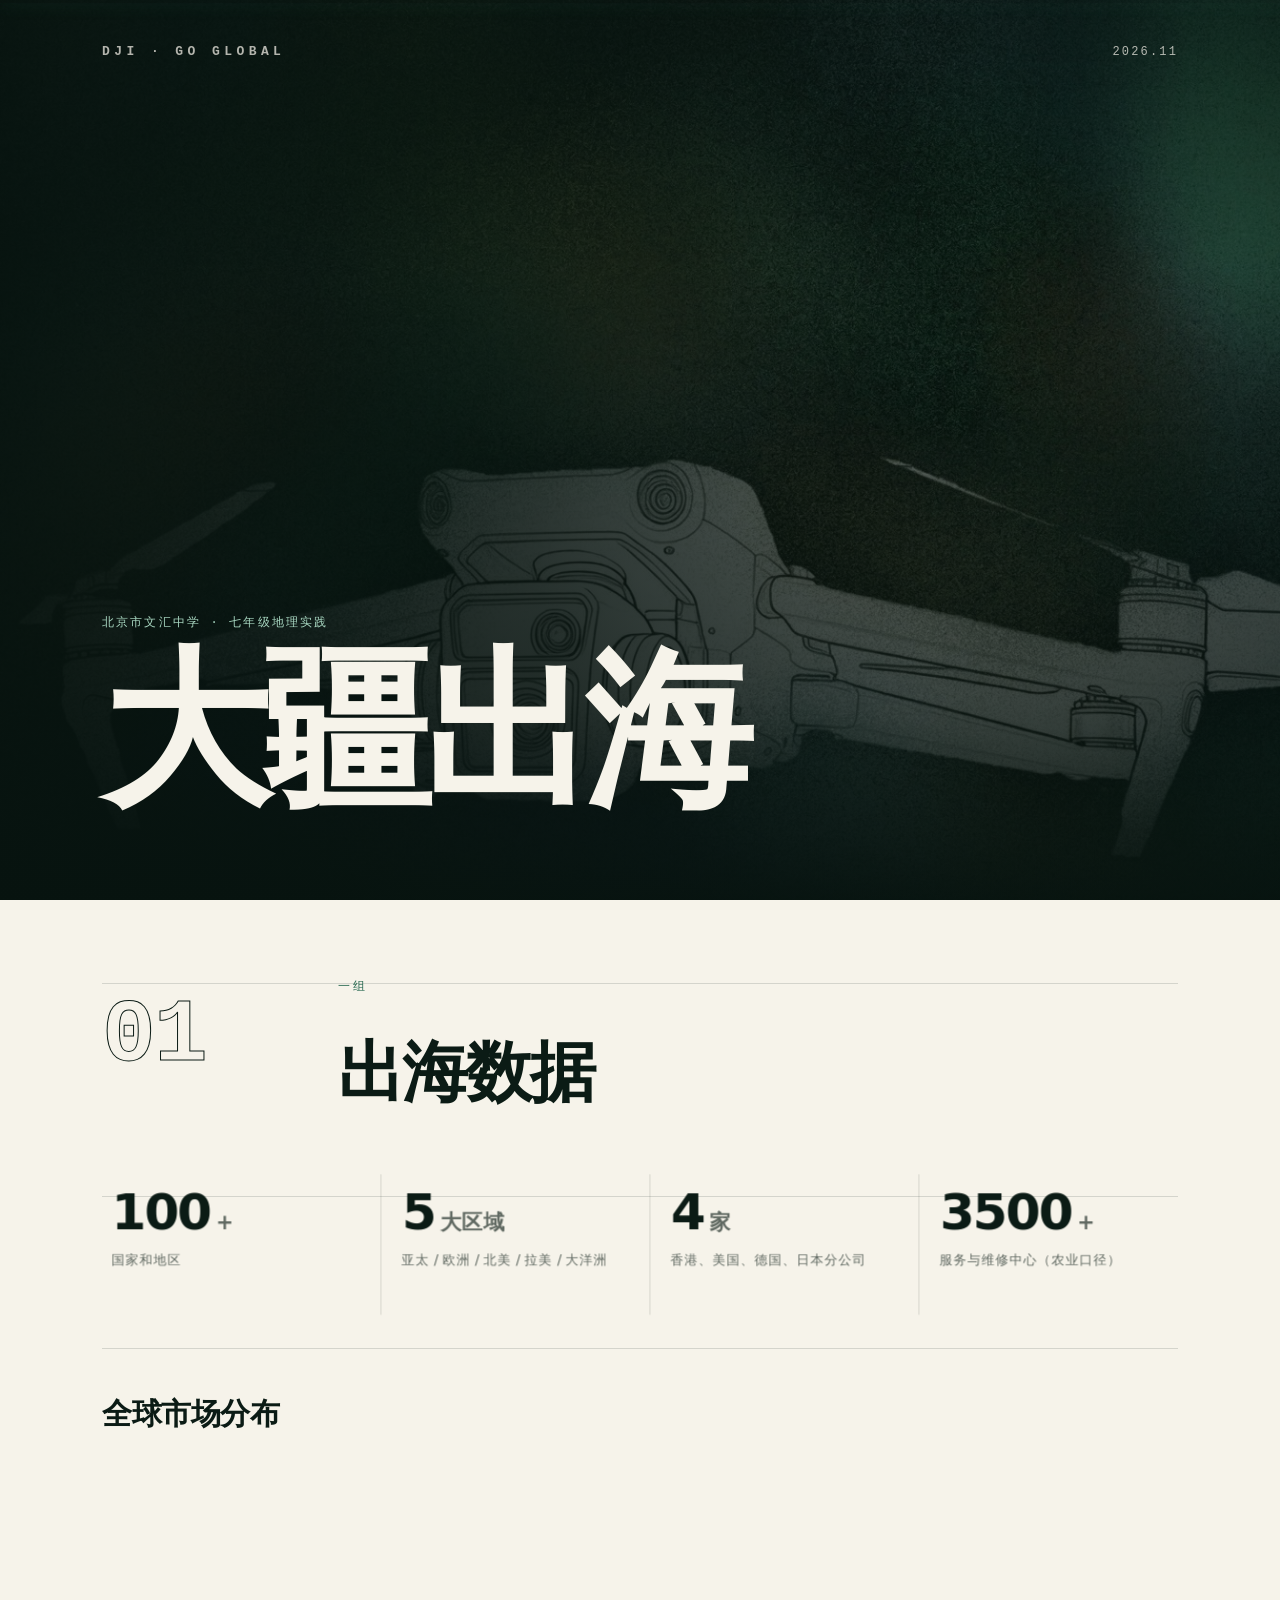
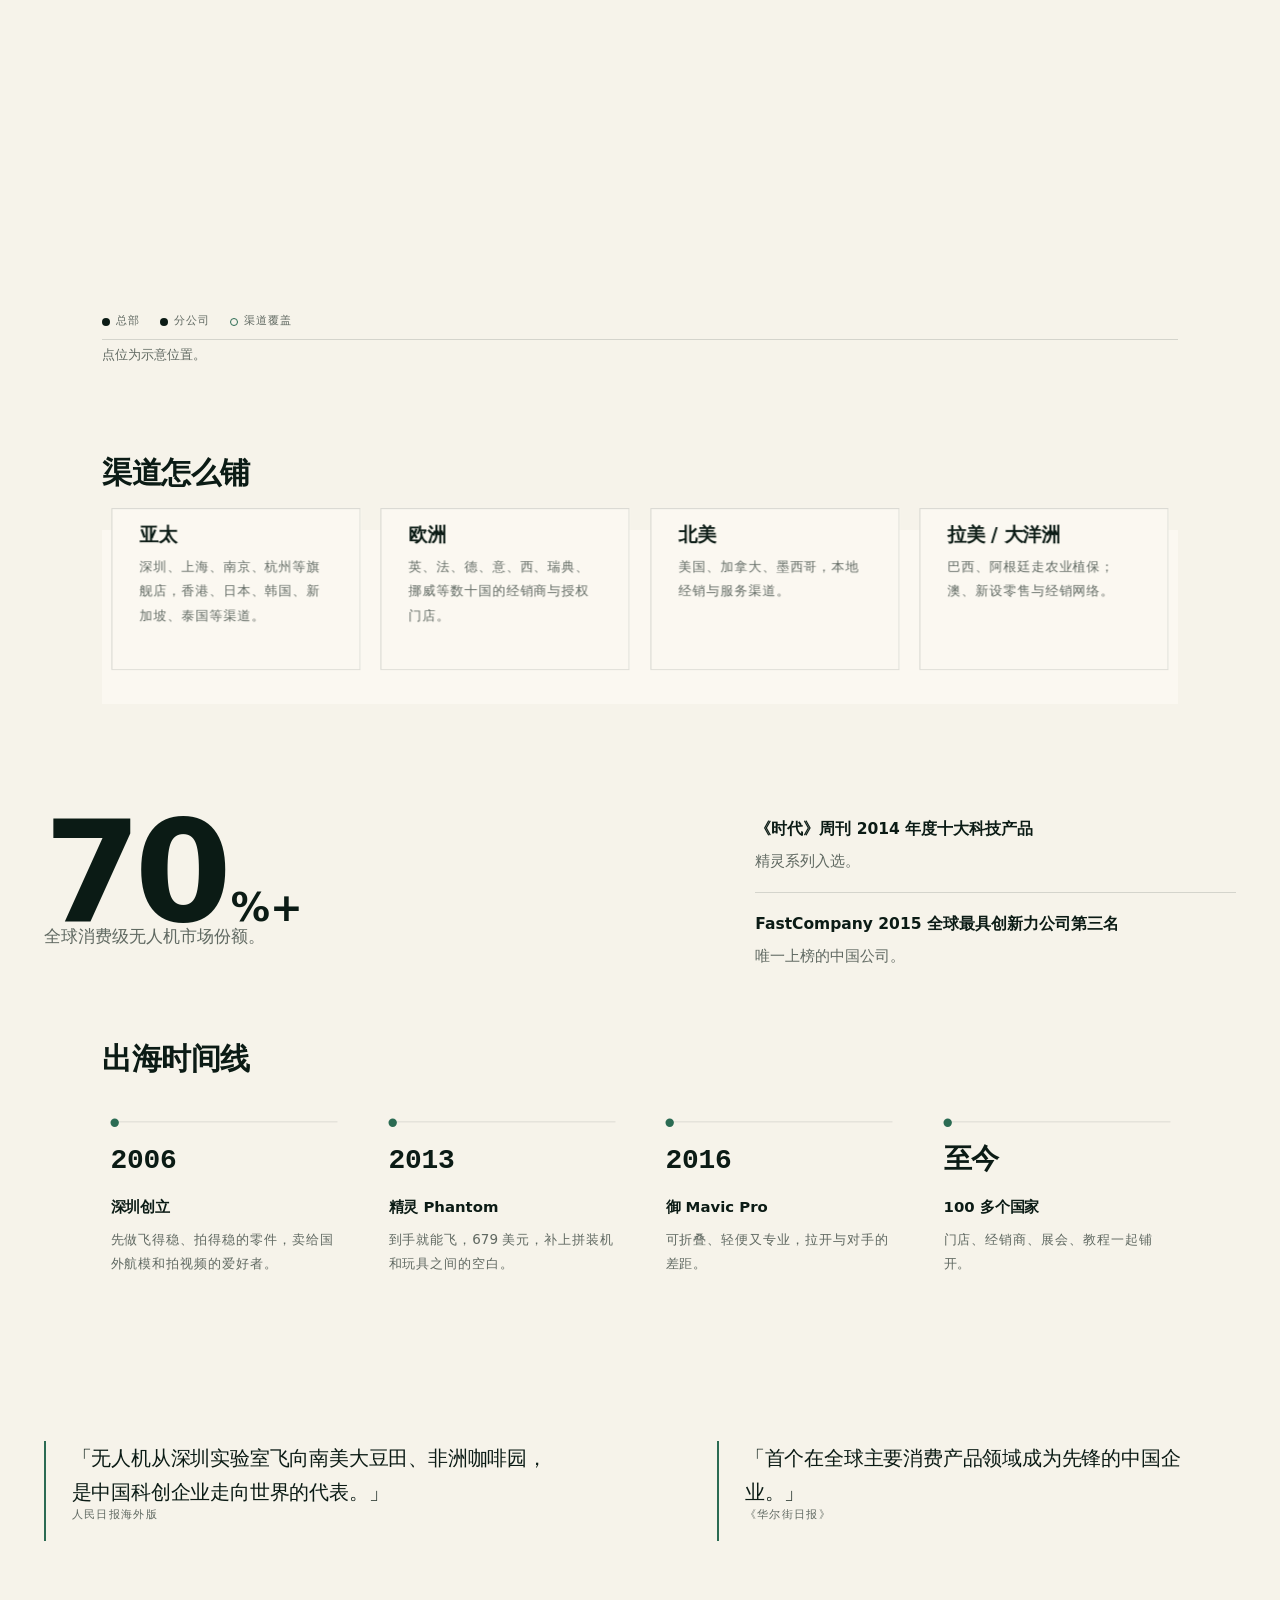
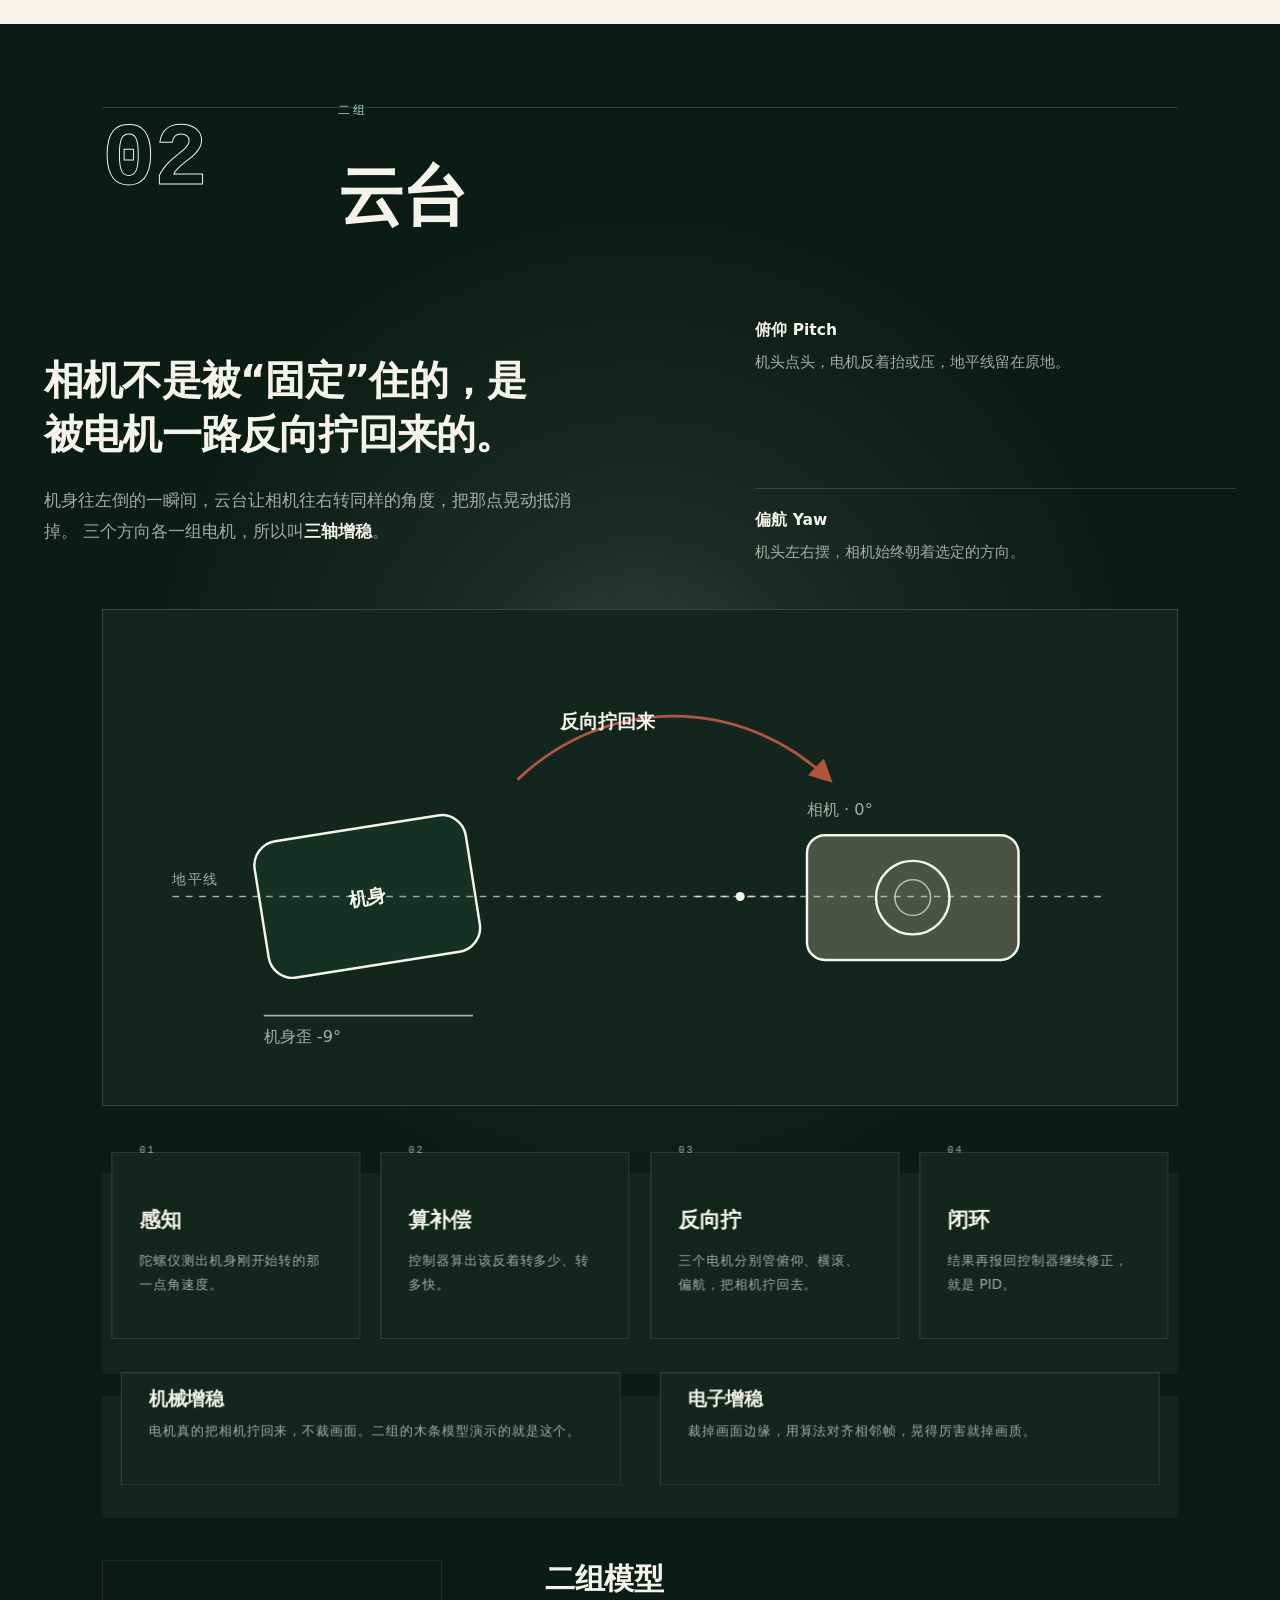
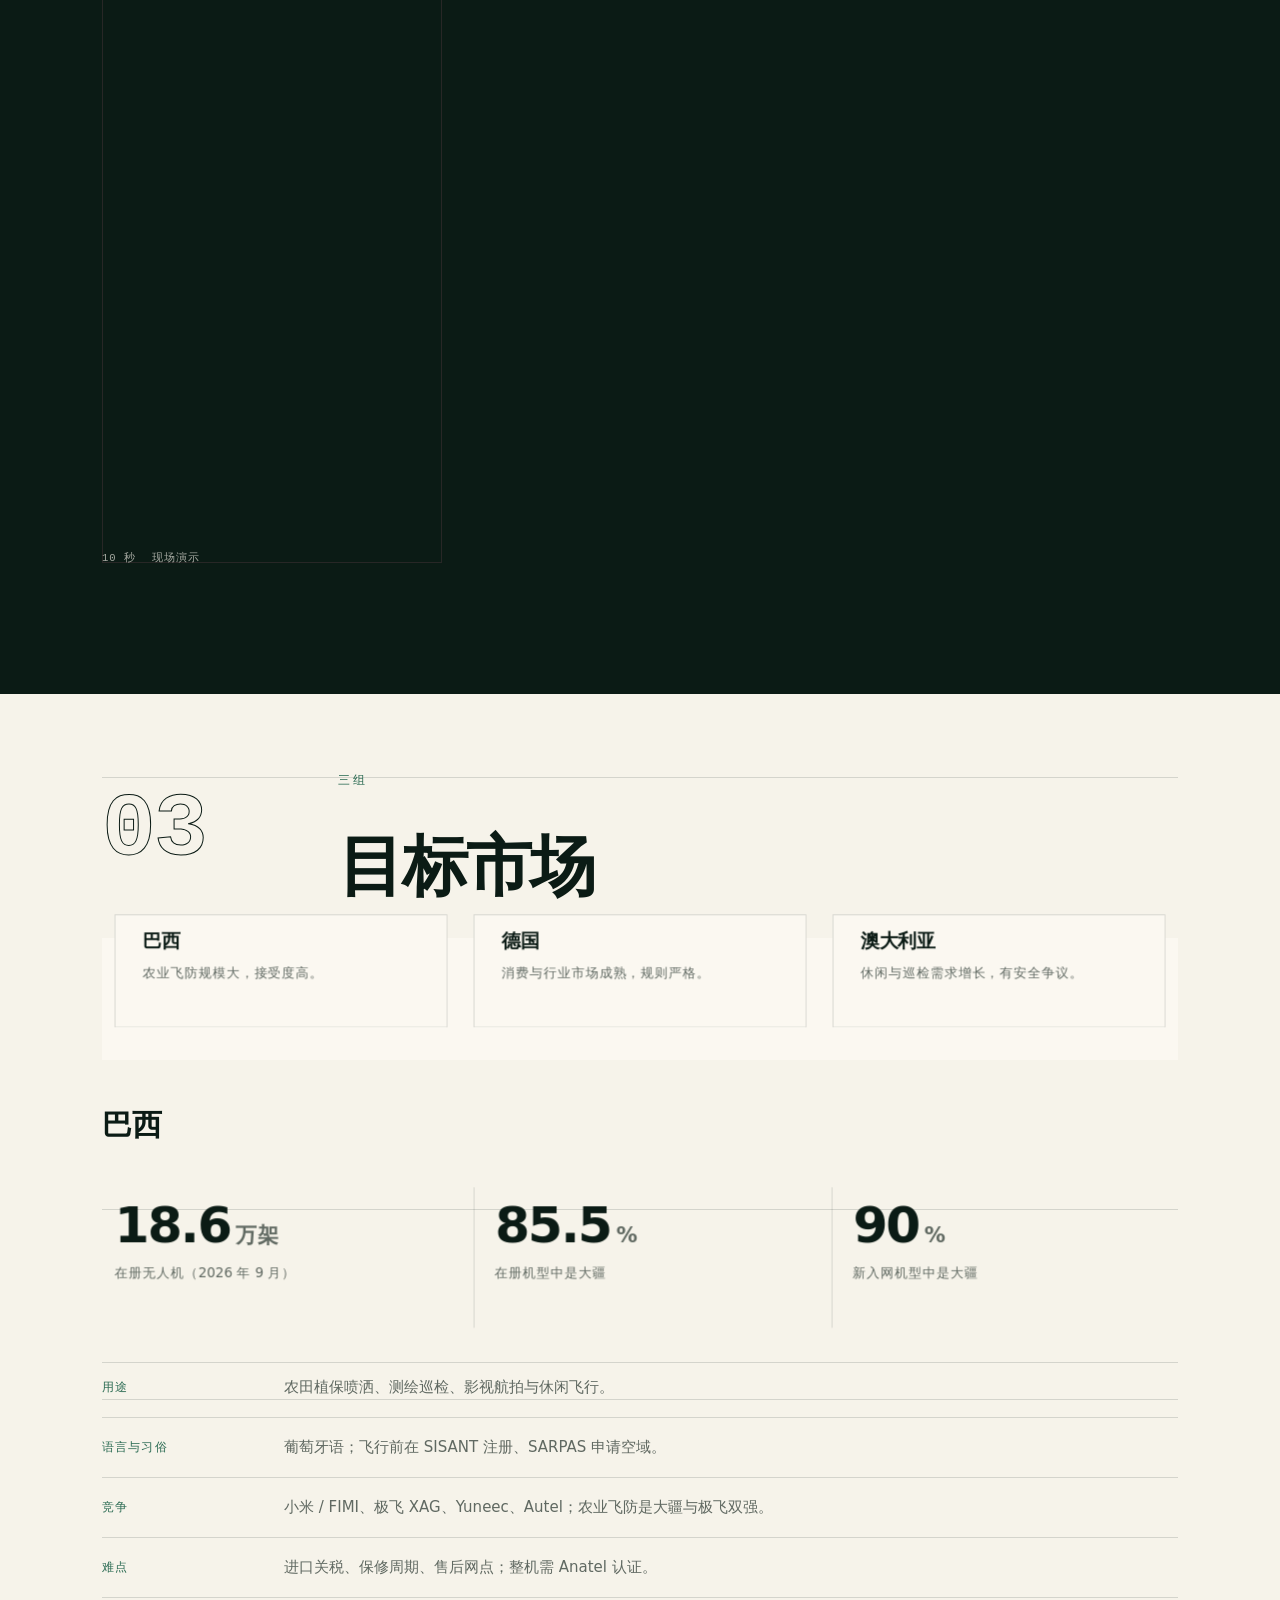
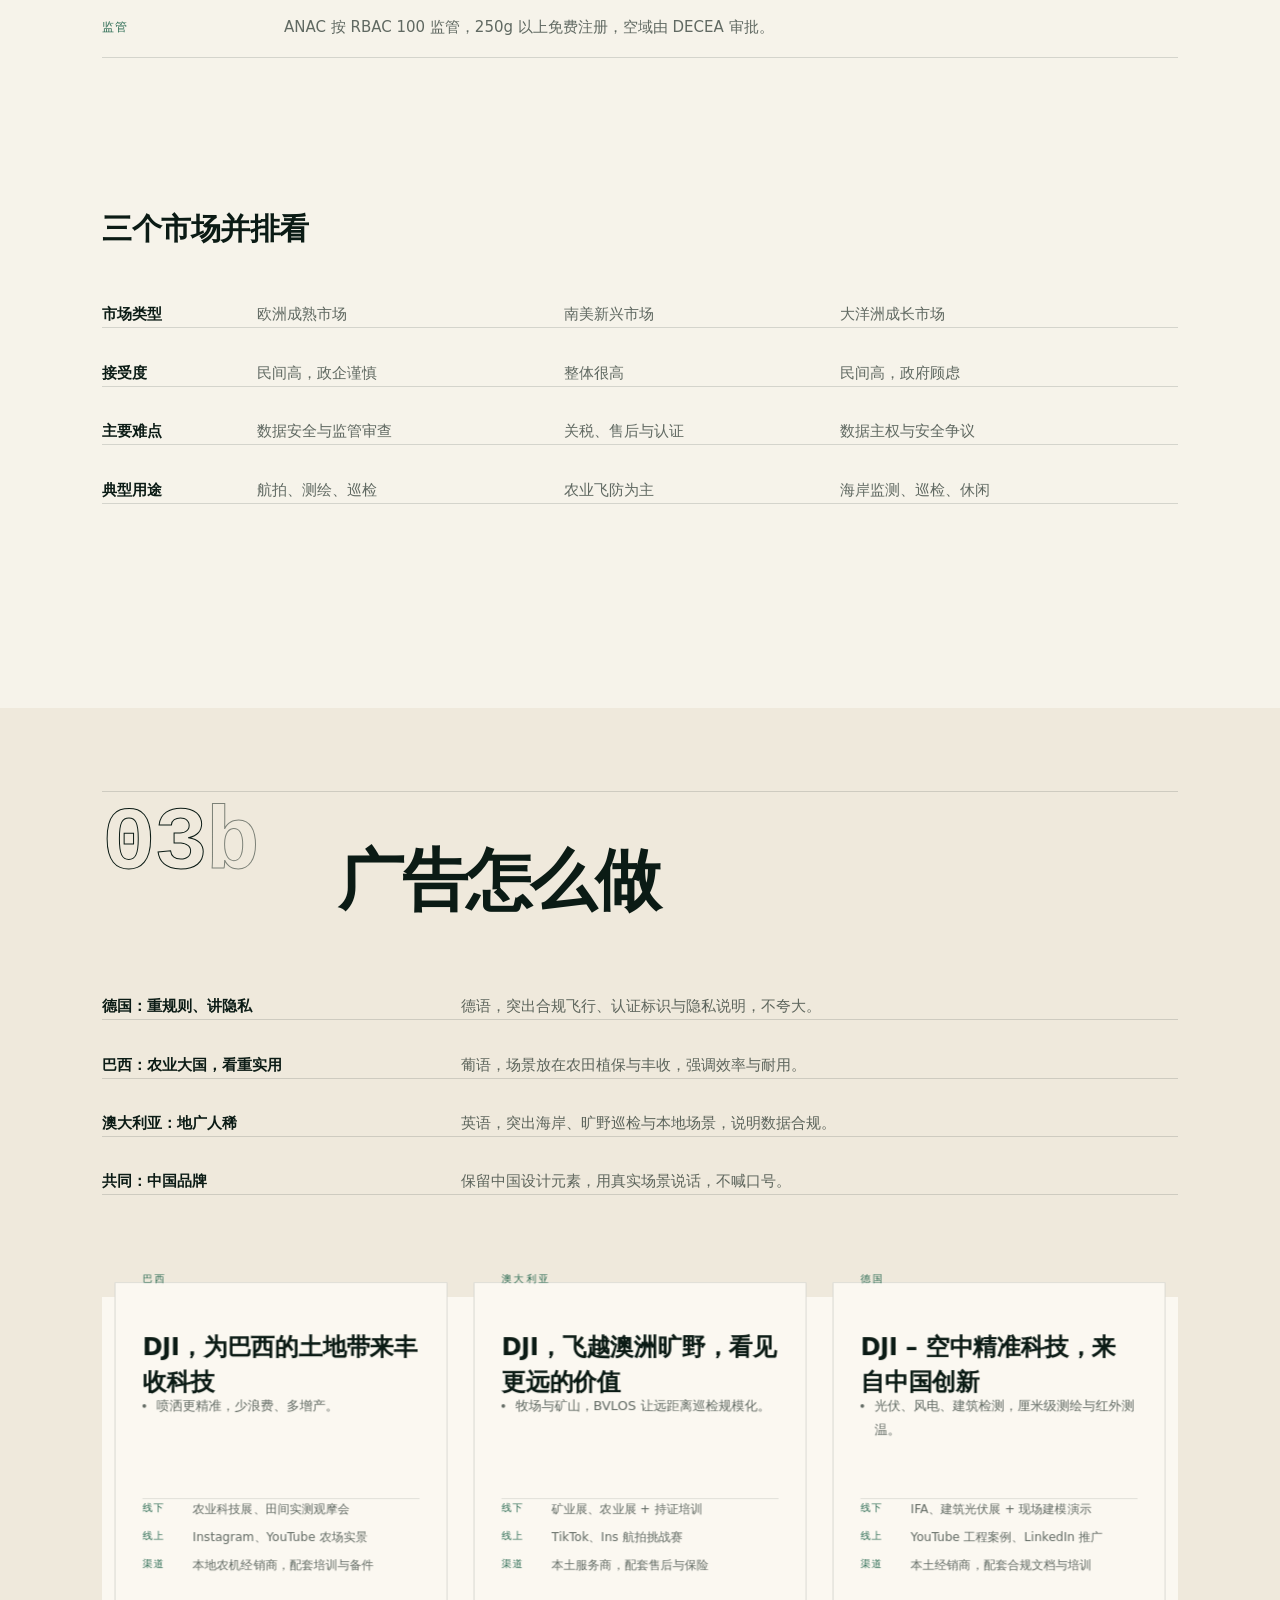
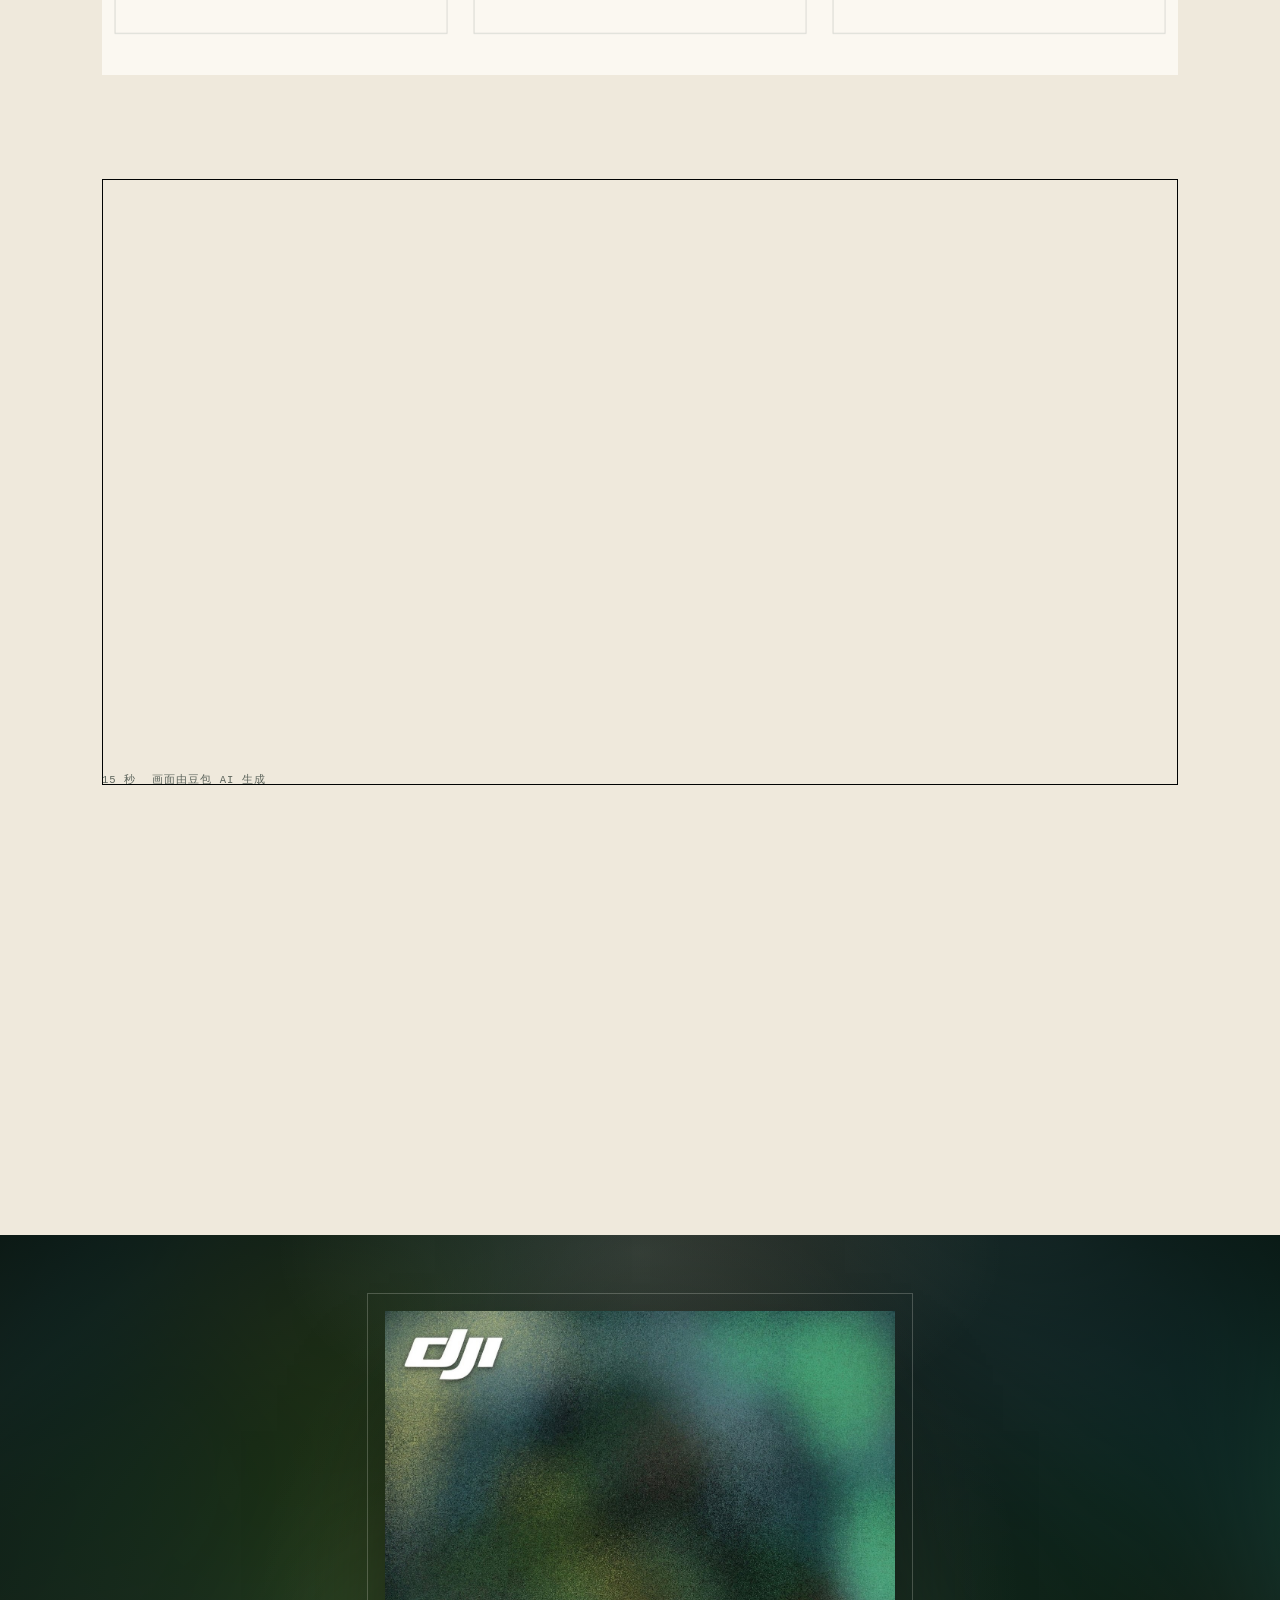
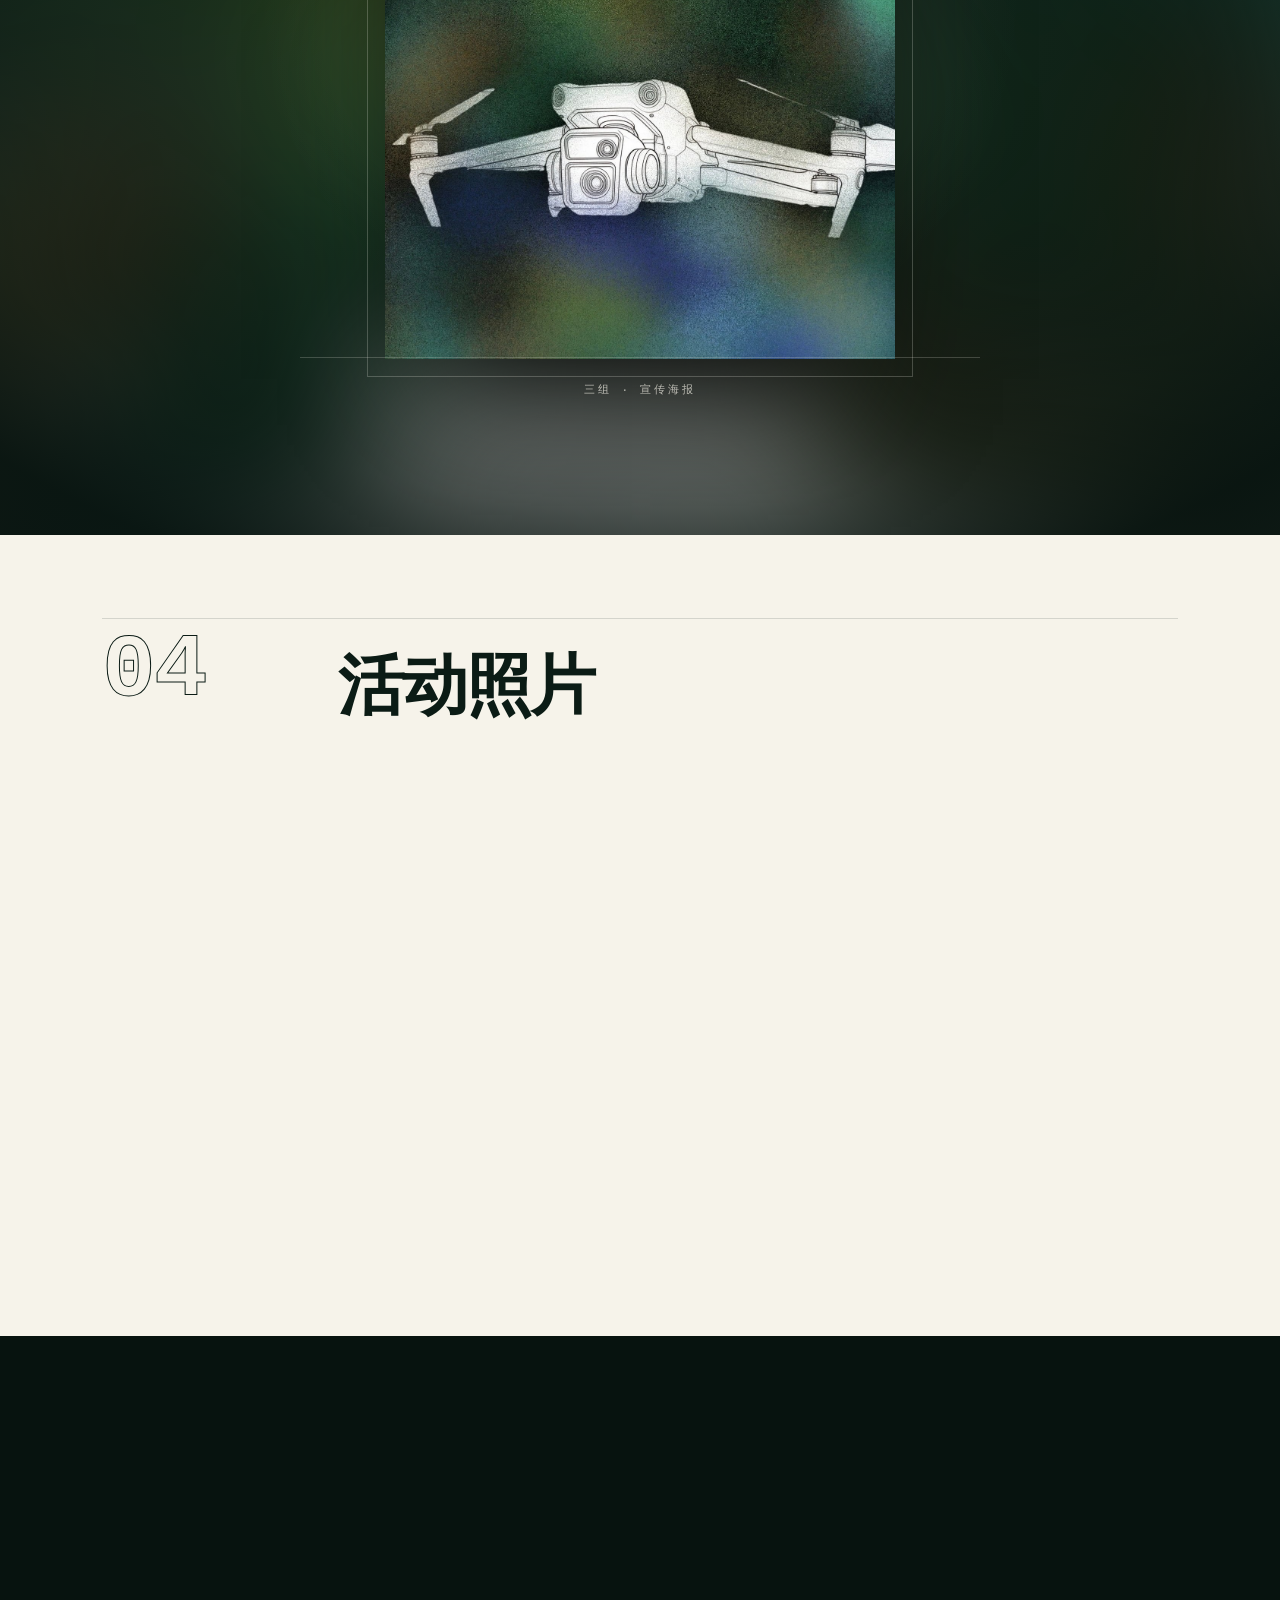
==== index.html @ 84c7cb65 "大疆出海 · 课程项目成果展" ====
<!doctype html>
<html lang="zh-CN">
<head>
<meta charset="utf-8">
<meta name="viewport" content="width=device-width, initial-scale=1">
<title>大疆出海 · 课程项目成果展</title>
<meta name="description" content="北京市文汇中学七年级地理实践活动：一组查大疆的出海数据，二组讲云台的物理原理，三组做德国、巴西、澳大利亚三个市场的广告方案。">
<meta name="theme-color" content="#0b1b15">
<link rel="icon" href="assets/img/favicon.svg" type="image/svg+xml">
<link rel="apple-touch-icon" href="assets/img/favicon.svg">
<link rel="stylesheet" href="assets/css/style.css">
<script>document.documentElement.classList.add('js');</script>
</head>
<body>

<div class="progress" aria-hidden="true"><i></i></div>

<!-- ================= HERO ================= -->
<header class="hero">
  <div class="hero__media">
    <img src="assets/img/poster.jpg" alt="大疆宣传海报局部：暗色颗粒质感背景上的一台无人机线稿">
  </div>
  <div class="hero__veil"></div>

  <div class="hero__mark wrap">
    <strong>DJI · GO GLOBAL</strong>
    <span class="mono">2026.11</span>
  </div>

  <div class="hero__inner wrap">
    <p class="hero__kicker mono">北京市文汇中学 · 七年级地理实践</p>
    <h1>大疆出海</h1>
  </div>
</header>

<main>

<!-- ================= 01 一组 ================= -->
<section class="chapter" id="g1">
  <div class="wrap">

    <header class="chapter__head">
      <p class="chapter__no">01</p>
      <div>
        <p class="chapter__kicker">一组</p>
        <h2>出海数据</h2>
      </div>
    </header>

    <div class="stats">
      <div class="stat">
        <p class="stat__num" data-count="100">100<em>+</em></p>
        <p class="stat__desc">国家和地区</p>
      </div>
      <div class="stat">
        <p class="stat__num" data-count="5">5<em>大区域</em></p>
        <p class="stat__desc">亚太 / 欧洲 / 北美 / 拉美 / 大洋洲</p>
      </div>
      <div class="stat">
        <p class="stat__num" data-count="4">4<em>家</em></p>
        <p class="stat__desc">香港、美国、德国、日本分公司</p>
      </div>
      <div class="stat">
        <p class="stat__num" data-count="3500">3500<em>+</em></p>
        <p class="stat__desc">服务与维修中心（农业口径）</p>
      </div>
    </div>

    <div class="map-block">
      <h3 class="block-title">全球市场分布</h3>
      <figure>
        <div class="map">
          <div class="map__canvas">
            <img class="map__img" src="assets/img/world-map.svg" alt="世界地图，标出深圳总部与美国、德国、日本分公司，以及巴西、澳大利亚的渠道覆盖">
            <span class="pin pin--hq pin--label-left" style="left:80.97%;top:41.61%"><i></i><span>深圳 · 总部</span></span>
            <span class="pin" style="left:85.99%;top:31.35%"><i></i><span>日本</span></span>
            <span class="pin pin--label-left" style="left:24.90%;top:29.40%"><i></i><span>美国</span></span>
            <span class="pin" style="left:52.46%;top:20.33%"><i></i><span>德国</span></span>
            <span class="pin pin--cov" style="left:35.39%;top:66.67%"><i></i><span>巴西</span></span>
            <span class="pin pin--cov" style="left:86.08%;top:77.34%"><i></i><span>澳大利亚</span></span>
          </div>
        </div>
        <div class="map-legend">
          <span><b></b>总部</span>
          <span><b></b>分公司</span>
          <span><b class="hollow"></b>渠道覆盖</span>
        </div>
        <figcaption class="caption">点位为示意位置。</figcaption>
      </figure>
    </div>

    <div class="section--tight">
      <h3 class="block-title">渠道怎么铺</h3>
      <div class="hairgrid hairgrid--4">
        <div>
          <p class="card__title">亚太</p>
          <p class="card__body">深圳、上海、南京、杭州等旗舰店，香港、日本、韩国、新加坡、泰国等渠道。</p>
        </div>
        <div>
          <p class="card__title">欧洲</p>
          <p class="card__body">英、法、德、意、西、瑞典、挪威等数十国的经销商与授权门店。</p>
        </div>
        <div>
          <p class="card__title">北美</p>
          <p class="card__body">美国、加拿大、墨西哥，本地经销与服务渠道。</p>
        </div>
        <div>
          <p class="card__title">拉美 / 大洋洲</p>
          <p class="card__body">巴西、阿根廷走农业植保；澳、新设零售与经销网络。</p>
        </div>
      </div>
    </div>

    <div class="split">
      <div>
        <p class="big-stat__num" data-count="70">70<em>%+</em></p>
        <p class="big-stat__label">全球消费级无人机市场份额。</p>
      </div>
      <ul class="note-list">
        <li>
          <b>《时代》周刊 2014 年度十大科技产品</b>
          精灵系列入选。
        </li>
        <li>
          <b>FastCompany 2015 全球最具创新力公司第三名</b>
          唯一上榜的中国公司。
        </li>
      </ul>
    </div>

    <div class="section--tight">
      <h3 class="block-title">出海时间线</h3>
      <div class="timeline">
        <div class="tl">
          <p class="tl__year">2006</p>
          <p class="tl__title">深圳创立</p>
          <p class="tl__body">先做飞得稳、拍得稳的零件，卖给国外航模和拍视频的爱好者。</p>
        </div>
        <div class="tl">
          <p class="tl__year">2013</p>
          <p class="tl__title">精灵 Phantom</p>
          <p class="tl__body">到手就能飞，679 美元，补上拼装机和玩具之间的空白。</p>
        </div>
        <div class="tl">
          <p class="tl__year">2016</p>
          <p class="tl__title">御 Mavic Pro</p>
          <p class="tl__body">可折叠、轻便又专业，拉开与对手的差距。</p>
        </div>
        <div class="tl">
          <p class="tl__year">至今</p>
          <p class="tl__title">100 多个国家</p>
          <p class="tl__body">门店、经销商、展会、教程一起铺开。</p>
        </div>
      </div>
    </div>

    <div class="quotes">
      <figure class="quote">
        <p>「无人机从深圳实验室飞向南美大豆田、非洲咖啡园，是中国科创企业走向世界的代表。」</p>
        <cite>人民日报海外版</cite>
      </figure>
      <figure class="quote">
        <p>「首个在全球主要消费产品领域成为先锋的中国企业。」</p>
        <cite>《华尔街日报》</cite>
      </figure>
    </div>

  </div>
</section>

<!-- ================= 02 二组 ================= -->
<section class="chapter chapter--ink" id="g2">
  <div class="wrap">

    <header class="chapter__head">
      <p class="chapter__no">02</p>
      <div>
        <p class="chapter__kicker">二组</p>
        <h2>云台</h2>
      </div>
    </header>

    <div class="split">
      <div>
        <p class="pull">相机不是被“固定”住的，是被电机一路反向拧回来的。</p>
        <div class="prose">
          <p>
            机身往左倒的一瞬间，云台让相机往右转同样的角度，把那点晃动抵消掉。
            三个方向各一组电机，所以叫<strong>三轴增稳</strong>。
          </p>
        </div>
      </div>
      <ul class="note-list">
        <li><b>俯仰 Pitch</b>机头点头，电机反着抬或压，地平线留在原地。</li>
        <li><b>横滚 Roll</b>机身侧倾，最常见的一种晃，两侧电机一推一拉。</li>
        <li><b>偏航 Yaw</b>机头左右摆，相机始终朝着选定的方向。</li>
      </ul>
    </div>

    <figure class="diagram">
      <svg viewBox="0 0 900 380" role="img" aria-label="示意图：机身被风吹歪，云台把相机反方向拧回来，相机保持水平">
        <defs>
          <marker id="arw" viewBox="0 0 10 10" refX="8" refY="5" markerWidth="8" markerHeight="8" orient="auto-start-reverse">
            <path d="M0,0 L10,5 L0,10 z" fill="#b3543f"/>
          </marker>
        </defs>

        <line class="dg-dash" x1="30" y1="225" x2="870" y2="225"/>
        <text class="dg-mono" x="30" y="214">地平线</text>

        <g transform="translate(205,225) rotate(-9)">
          <rect class="dg-body" x="-96" y="-62" width="192" height="124" rx="22"/>
          <text class="dg-label" x="0" y="7" text-anchor="middle">机身</text>
        </g>
        <path class="dg-thin" d="M112,332 L300,332"/>
        <text class="dg-label-sm" x="112" y="356">机身歪 -9°</text>

        <path class="dg-accent" d="M340,120 C420,44 540,44 620,120" marker-end="url(#arw)"/>
        <text class="dg-label" x="378" y="74">反向拧回来</text>

        <rect class="dg-cam" x="600" y="170" width="190" height="112" rx="16"/>
        <circle class="dg-line" cx="695" cy="226" r="33"/>
        <circle class="dg-thin" cx="695" cy="226" r="16"/>
        <text class="dg-label-sm" x="600" y="152">相机 · 0°</text>

        <line class="dg-dash" x1="500" y1="225" x2="596" y2="225"/>
        <circle class="dg-fill" cx="540" cy="225" r="4"/>
      </svg>
    </figure>

    <div class="hairgrid hairgrid--4 section--tight">
      <div>
        <span class="step__no">01</span>
        <p class="step__name">感知</p>
        <p class="step__body">陀螺仪测出机身刚开始转的那一点角速度。</p>
      </div>
      <div>
        <span class="step__no">02</span>
        <p class="step__name">算补偿</p>
        <p class="step__body">控制器算出该反着转多少、转多快。</p>
      </div>
      <div>
        <span class="step__no">03</span>
        <p class="step__name">反向拧</p>
        <p class="step__body">三个电机分别管俯仰、横滚、偏航，把相机拧回去。</p>
      </div>
      <div>
        <span class="step__no">04</span>
        <p class="step__name">闭环</p>
        <p class="step__body">结果再报回控制器继续修正，就是 PID。</p>
      </div>
    </div>

    <div class="hairgrid hairgrid--2">
      <div>
        <p class="card__title">机械增稳</p>
        <p class="card__body">电机真的把相机拧回来，不裁画面。二组的木条模型演示的就是这个。</p>
      </div>
      <div>
        <p class="card__title">电子增稳</p>
        <p class="card__body">裁掉画面边缘，用算法对齐相邻帧，晃得厉害就掉画质。</p>
      </div>
    </div>

    <div class="video-block">
      <div>
        <div class="video-shell video-shell--vertical">
          <video controls playsinline preload="metadata" poster="assets/img/poster-g2.jpg" src="assets/video/g2-gimbal.mp4"></video>
        </div>
        <p class="video-meta"><span>10 秒</span><span>现场演示</span></p>
      </div>

      <div>
        <h3 class="block-title">二组模型</h3>
        <figure class="video-figure">
          <img src="assets/img/photo-frame.jpg" alt="同学双手举着木条搭的三轴框架，中间细线吊着一个水瓶">
        </figure>
      </div>
    </div>

  </div>
</section>

<!-- ================= 03 三组 ================= -->
<section class="chapter" id="g3">
  <div class="wrap">

    <header class="chapter__head">
      <p class="chapter__no">03</p>
      <div>
        <p class="chapter__kicker">三组</p>
        <h2>目标市场</h2>
      </div>
    </header>

    <div class="hairgrid hairgrid--3">
      <div>
        <p class="card__title">巴西</p>
        <p class="card__body">农业飞防规模大，接受度高。</p>
      </div>
      <div>
        <p class="card__title">德国</p>
        <p class="card__body">消费与行业市场成熟，规则严格。</p>
      </div>
      <div>
        <p class="card__title">澳大利亚</p>
        <p class="card__body">休闲与巡检需求增长，有安全争议。</p>
      </div>
    </div>

    <div class="section--tight">
      <h3 class="block-title">巴西</h3>

      <div class="stats stats--3">
        <div class="stat">
          <p class="stat__num" data-count="18.6">18.6<em>万架</em></p>
          <p class="stat__desc">在册无人机（2026 年 9 月）</p>
        </div>
        <div class="stat">
          <p class="stat__num" data-count="85.5">85.5<em>%</em></p>
          <p class="stat__desc">在册机型中是大疆</p>
        </div>
        <div class="stat">
          <p class="stat__num" data-count="90">90<em>%</em></p>
          <p class="stat__desc">新入网机型中是大疆</p>
        </div>
      </div>

      <div class="spec">
        <div class="spec__row">
          <dt>用途</dt>
          <dd>农田植保喷洒、测绘巡检、影视航拍与休闲飞行。</dd>
        </div>
        <div class="spec__row">
          <dt>语言与习俗</dt>
          <dd>葡萄牙语；飞行前在 SISANT 注册、SARPAS 申请空域。</dd>
        </div>
        <div class="spec__row">
          <dt>竞争</dt>
          <dd>小米 / FIMI、极飞 XAG、Yuneec、Autel；农业飞防是大疆与极飞双强。</dd>
        </div>
        <div class="spec__row">
          <dt>难点</dt>
          <dd>进口关税、保修周期、售后网点；整机需 Anatel 认证。</dd>
        </div>
        <div class="spec__row">
          <dt>监管</dt>
          <dd>ANAC 按 RBAC 100 监管，250g 以上免费注册，空域由 DECEA 审批。</dd>
        </div>
      </div>
    </div>

    <div class="section--tight">
      <h3 class="block-title">三个市场并排看</h3>
      <div class="table-wrap">
        <table class="table">
          <thead>
            <tr><th></th><th>德国</th><th>巴西</th><th>澳大利亚</th></tr>
          </thead>
          <tbody>
            <tr><td>市场类型</td><td>欧洲成熟市场</td><td>南美新兴市场</td><td>大洋洲成长市场</td></tr>
            <tr><td>接受度</td><td>民间高，政企谨慎</td><td>整体很高</td><td>民间高，政府顾虑</td></tr>
            <tr><td>主要难点</td><td>数据安全与监管审查</td><td>关税、售后与认证</td><td>数据主权与安全争议</td></tr>
            <tr><td>典型用途</td><td>航拍、测绘、巡检</td><td>农业飞防为主</td><td>海岸监测、巡检、休闲</td></tr>
          </tbody>
        </table>
      </div>
    </div>

  </div>
</section>

<!-- ================= 03b 广告 ================= -->
<section class="chapter chapter--deep" id="ad">
  <div class="wrap">

    <header class="chapter__head">
      <p class="chapter__no">03<span style="opacity:.5">b</span></p>
      <div>
        <p class="chapter__kicker">三组 · 广告</p>
        <h2>广告怎么做</h2>
      </div>
    </header>

    <div class="table-wrap">
      <table class="table">
        <thead>
          <tr><th>当地在意</th><th>广告怎么回应</th></tr>
        </thead>
        <tbody>
          <tr><td>德国：重规则、讲隐私</td><td>德语，突出合规飞行、认证标识与隐私说明，不夸大。</td></tr>
          <tr><td>巴西：农业大国，看重实用</td><td>葡语，场景放在农田植保与丰收，强调效率与耐用。</td></tr>
          <tr><td>澳大利亚：地广人稀</td><td>英语，突出海岸、旷野巡检与本地场景，说明数据合规。</td></tr>
          <tr><td>共同：中国品牌</td><td>保留中国设计元素，用真实场景说话，不喊口号。</td></tr>
        </tbody>
      </table>
    </div>

    <div class="hairgrid hairgrid--3 slogans">
      <div class="slogan">
        <p class="slogan__code">巴西</p>
        <p class="slogan__text">DJI，为巴西的土地带来丰收科技</p>
        <ul class="slogan__list">
          <li>喷洒更精准，少浪费、多增产。</li>
        </ul>
        <dl class="kv">
          <div><dt>线下</dt><dd>农业科技展、田间实测观摩会</dd></div>
          <div><dt>线上</dt><dd>Instagram、YouTube 农场实景</dd></div>
          <div><dt>渠道</dt><dd>本地农机经销商，配套培训与备件</dd></div>
        </dl>
      </div>
      <div class="slogan">
        <p class="slogan__code">澳大利亚</p>
        <p class="slogan__text">DJI，飞越澳洲旷野，看见更远的价值</p>
        <ul class="slogan__list">
          <li>牧场与矿山，BVLOS 让远距离巡检规模化。</li>
        </ul>
        <dl class="kv">
          <div><dt>线下</dt><dd>矿业展、农业展 + 持证培训</dd></div>
          <div><dt>线上</dt><dd>TikTok、Ins 航拍挑战赛</dd></div>
          <div><dt>渠道</dt><dd>本土服务商，配套售后与保险</dd></div>
        </dl>
      </div>
      <div class="slogan">
        <p class="slogan__code">德国</p>
        <p class="slogan__text">DJI – 空中精准科技，来自中国创新</p>
        <ul class="slogan__list">
          <li>光伏、风电、建筑检测，厘米级测绘与红外测温。</li>
        </ul>
        <dl class="kv">
          <div><dt>线下</dt><dd>IFA、建筑光伏展 + 现场建模演示</dd></div>
          <div><dt>线上</dt><dd>YouTube 工程案例、LinkedIn 推广</dd></div>
          <div><dt>渠道</dt><dd>本土经销商，配套合规文档与培训</dd></div>
        </dl>
      </div>
    </div>

    <div class="section--tight">
      <h3 class="block-title">广告片</h3>
      <div class="video-shell video-shell--wide">
        <video controls playsinline preload="metadata" poster="assets/img/poster-g3.jpg" src="assets/video/g3-ad.mp4"></video>
      </div>
      <p class="video-meta"><span>15 秒</span><span>画面由豆包 AI 生成</span></p>

      <div class="frame-strip">
        <figure>
          <img src="assets/img/adframe-1.jpg" alt="广告片画面：无人机悬停在屋顶光伏板上方，背景是日落与城市">
          <figcaption>屋顶光伏</figcaption>
        </figure>
        <figure>
          <img src="assets/img/adframe-2.jpg" alt="广告片画面：草原上奔跑的袋鼠">
          <figcaption>草原牧场</figcaption>
        </figure>
        <figure>
          <img src="assets/img/adframe-3.jpg" alt="广告片画面：无人机逆着阳光飞进云层">
          <figcaption>逆光收尾</figcaption>
        </figure>
      </div>
    </div>

  </div>
</section>

<!-- ================= 海报 ================= -->
<section class="poster-section" id="poster">
  <div class="wrap">
    <figure class="poster-frame">
      <img src="assets/img/poster.jpg" alt="大疆宣传海报：暗色颗粒质感的墨绿蓝渐变背景，中间是无人机线稿，左上角 DJI 标志">
    </figure>
    <p class="poster-label">三组 · 宣传海报</p>
  </div>
</section>

<!-- ================= 04 照片 ================= -->
<section class="chapter" id="photos">
  <div class="wrap">

    <header class="chapter__head">
      <p class="chapter__no">04</p>
      <div>
        <h2>活动照片</h2>
      </div>
    </header>

    <div class="photo-grid">
      <figure class="photo span-7">
        <img src="assets/img/photo-research-a.jpg" alt="两名穿校服的同学并排坐在笔记本前查资料" style="object-position:50% 42%">
      </figure>
      <figure class="photo span-5">
        <img src="assets/img/photo-bench.jpg" alt="几名同学围在实验台前调试支架与刻度尺" style="object-position:50% 35%">
      </figure>
      <figure class="photo span-4">
        <img src="assets/img/photo-research-b.jpg" alt="三名同学围着两台笔记本讨论" style="object-position:50% 45%">
      </figure>
      <figure class="photo span-4">
        <img src="assets/img/photo-expo.jpg" alt="展会现场，工作人员向观众演示手持无人机与遥控器" style="object-position:50% 45%">
      </figure>
      <figure class="photo span-4">
        <img src="assets/img/photo-group.jpg" alt="五名穿校服的同学在办公室门口合影" style="object-position:50% 38%">
      </figure>
    </div>

  </div>
</section>

</main>

<!-- ================= FOOTER ================= -->
<footer class="footer">
  <div class="wrap">
    <div class="footer__top">
      <h2>谢谢观看</h2>
      <dl class="credits">
        <div><dt>一组</dt><dd>王梓萱 · 王一诺 · 陈妍昕 · 郭星语 · 杨潇然</dd></div>
        <div><dt>二组</dt><dd>木质三轴云台模型与讲解视频</dd></div>
        <div><dt>三组</dt><dd>刘璐瑶 · 王翊好 · 张轩诺 · 李唯伊 · 郭子棋</dd></div>
      </dl>
    </div>

    <p class="sources">
      资料：DJI 官网、《农业无人机行业白皮书 2025/2026》、人民日报海外版、《华尔街日报》、FastCompany、
      ANAC SISANT、CASA 等，逐条出处见两份 PPT 页脚。图片、视频、海报均取自三组原始作业材料。
    </p>

    <div class="footer__bottom">
      <span>北京市文汇中学 · 七年级地理实践 · 2026 年 11 月</span>
    </div>
  </div>
</footer>

<script src="assets/js/main.js" defer></script>
</body>
</html>
---- assets/css/style.css ----
/* =========================================================
   大疆出海 · 课程项目成果展
   静态长页 / 无脚本 / 版式层
   ========================================================= */

:root{
  --ink:        #0b1b15;
  --ink-soft:   #12261e;
  --ink-line:   rgba(246,243,234,.16);
  --paper:      #f6f3ea;
  --paper-2:    #efe9dc;
  --jade:       #2b6b53;
  --jade-line:  rgba(43,107,83,.22);
  --mint:       #a9d8c2;
  --sand:       #d9c9a4;
  --clay:       #b3543f;

  --font-sans: "PingFang SC","HarmonyOS Sans SC","Hiragino Sans GB","Microsoft YaHei",
               "Source Han Sans SC","Noto Sans SC",system-ui,-apple-system,sans-serif;
  --font-mono: "JetBrains Mono","IBM Plex Mono",ui-monospace,SFMono-Regular,Consolas,
               "Liberation Mono",monospace;

  --wrap: 1180px;
  --pad: clamp(20px, 5vw, 52px);
}

*,*::before,*::after{ box-sizing:border-box; }

html{ scroll-behavior:smooth; }

body{
  margin:0;
  background:var(--paper);
  color:var(--ink);
  font-family:var(--font-sans);
  font-size:17px;
  line-height:1.85;
  -webkit-font-smoothing:antialiased;
  text-rendering:optimizeLegibility;
}

img,video{ display:block; max-width:100%; }
figure{ margin:0; }
h1,h2,h3,h4{ margin:0; font-weight:800; line-height:1.12; letter-spacing:-.02em; }
p{ margin:0; }
ul,ol{ margin:0; }
a{ color:inherit; }

.wrap{
  width:100%;
  max-width:var(--wrap);
  margin-inline:auto;
  padding-inline:var(--pad);
}

.mono{
  font-family:var(--font-mono);
  font-size:12px;
  letter-spacing:.18em;
  text-transform:uppercase;
}

/* ---------- 主题上下文 ---------- */
.chapter{
  --fg:var(--ink);
  --muted:rgba(11,27,21,.64);
  --line:rgba(11,27,21,.14);
  --card:#fbf8f1;
  --bg:#f6f3ea;
  background:var(--bg);
  color:var(--fg);
  padding-block:clamp(52px,6.5vw,92px);
}
.chapter--ink{
  --fg:var(--paper);
  --muted:rgba(246,243,234,.66);
  --line:rgba(246,243,234,.16);
  --card:#12261e;
  --bg:#0b1b15;
  background:var(--bg);
  color:var(--fg);
}
.chapter--deep{ --bg:#efe9dc; background:var(--bg); }

/* =========================================================
   HERO
   ========================================================= */
.hero{
  position:relative;
  min-height:100svh;
  display:grid;
  grid-template-columns:minmax(0,1fr);
  align-content:end;
  overflow:hidden;
  isolation:isolate;
  background:#07130f;
  color:var(--paper);
}
.hero__media,
.hero__media img{ position:absolute; inset:0; width:100%; height:100%; }
.hero__media img{
  object-fit:cover;
  object-position:50% 64%;
  opacity:.62;
  filter:saturate(.92) contrast(1.02);
}
.hero__veil{
  position:absolute; inset:0;
  background:
    radial-gradient(110% 70% at 50% 96%, rgba(7,19,15,.15), rgba(7,19,15,.86) 68%),
    linear-gradient(180deg, rgba(7,19,15,.62) 0%, rgba(7,19,15,.18) 34%, rgba(7,19,15,.96) 100%);
}
.hero__mark{
  z-index:3;
  position:absolute; top:clamp(20px,4vw,40px); left:0; right:0;
  display:flex; justify-content:space-between; gap:16px; align-items:baseline;
  color:rgba(246,243,234,.72);
}
.hero__mark strong{
  font-family:var(--font-mono); font-size:13px; letter-spacing:.34em; font-weight:600;
}
.hero__inner{
  position:relative;
  padding-block:clamp(96px,16vh,180px) clamp(48px,7vh,88px);
}
.hero h1{
  font-size:clamp(72px,13.2vw,176px);
  line-height:.9;
  letter-spacing:-.05em;
  margin-block:.12em .18em;
  text-wrap:balance;
}
.hero__kicker{ color:var(--mint); }
.hero__sub{
  max-width:44ch;
  font-size:clamp(15.5px,1.5vw,19px);
  line-height:1.85;
  color:rgba(246,243,234,.8);
  text-wrap:pretty;
}
.hero__chips{
  list-style:none; padding:0; margin-top:clamp(22px,3vw,32px);
  display:flex; flex-wrap:wrap; gap:8px;
}
.hero__chips li{
  font-family:var(--font-mono); font-size:11.5px; letter-spacing:.14em;
  padding:7px 12px; border:1px solid rgba(246,243,234,.28);
  border-radius:999px; color:rgba(246,243,234,.82); white-space:nowrap;
}
.hero__foot{
  position:relative;
  display:flex; flex-wrap:wrap; gap:10px 28px; align-items:center;
  padding-block:16px 26px;
  border-top:1px solid rgba(246,243,234,.18);
  font-family:var(--font-mono); font-size:11.5px; letter-spacing:.12em;
  color:rgba(246,243,234,.64);
}
.hero__foot span{ white-space:nowrap; }
.hero__foot .scroll{ margin-left:auto; color:rgba(246,243,234,.9); }

/* =========================================================
   章节头
   ========================================================= */
.chapter__head{
  display:grid;
  grid-template-columns:minmax(0,.22fr) minmax(0,1fr);
  gap:clamp(16px,4vw,56px);
  align-items:start;
  padding-top:clamp(22px,3vw,34px);
  border-top:1px solid var(--line);
}
.chapter__no{
  font-family:var(--font-mono);
  font-weight:700;
  font-size:clamp(38px,7vw,92px);
  line-height:.78;
  color:transparent;
  -webkit-text-stroke:1px var(--fg);
  opacity:.34;
  letter-spacing:-.02em;
}
.chapter__kicker{
  font-family:var(--font-mono);
  font-size:12px; letter-spacing:.24em;
  color:var(--jade);
  margin-bottom:10px;
}
.chapter--ink .chapter__kicker{ color:var(--mint); }
.chapter h2{
  font-size:clamp(34px,5.6vw,66px);
  margin-block:.18em .28em;
  text-wrap:balance;
}
.lead{
  max-width:46ch;
  color:var(--muted);
  font-size:clamp(16px,1.35vw,18.5px);
  text-wrap:pretty;
}
.lead strong{ color:var(--fg); font-weight:700; }

.section{ padding-block:clamp(64px,8vw,124px); }
.section--tight{ padding-block:clamp(44px,5vw,72px); }

h3.block-title{
  font-size:clamp(22px,2.6vw,30px);
  margin-bottom:clamp(16px,2vw,24px);
  letter-spacing:-.015em;
}
h3.block-title span{ display:block; }
.block-kicker{
  font-family:var(--font-mono); font-size:11.5px; letter-spacing:.2em;
  color:var(--jade); margin-bottom:10px;
}
.chapter--ink .block-kicker{ color:var(--mint); }

/* =========================================================
   数字条 / 数据块
   ========================================================= */
.stats{
  display:grid;
  grid-template-columns:repeat(4,minmax(0,1fr));
  margin-top:clamp(32px,4vw,52px);
  border-block:1px solid var(--line);
}
.stats--3{ grid-template-columns:repeat(3,minmax(0,1fr)); }
.stat{ padding:clamp(18px,2.4vw,30px) clamp(14px,1.8vw,22px); border-left:1px solid var(--line); }
.stat:first-child{ border-left:0; padding-left:0; }
.stat__num{
  font-size:clamp(32px,4.4vw,54px);
  font-weight:800; letter-spacing:-.04em; line-height:1;
  display:flex; align-items:baseline; gap:6px;
}
.stat__num em{ font-style:normal; font-size:.42em; font-weight:600; letter-spacing:0; color:var(--muted); }
.stat__label{
  font-family:var(--font-mono); font-size:11px; letter-spacing:.14em;
  color:var(--jade); margin-top:14px;
}
.chapter--ink .stat__label{ color:var(--mint); }
.stat__desc{ font-size:14.5px; color:var(--muted); line-height:1.75; margin-top:12px; }

/* 直接放在 hairgrid 上的 section--tight：只要上间距，不要内边距 */
.hairgrid.section--tight{ padding-block:0; margin-top:clamp(32px,4vw,56px); }
.hairgrid + .hairgrid{ margin-top:clamp(14px,1.8vw,22px); }

/* =========================================================
   地图
   ========================================================= */
.map-block{ margin-top:clamp(36px,5vw,64px); }
.map{
  position:relative;
  width:100%;
  overflow-x:auto;
}
.map__canvas{
  position:relative;
  width:100%;
  aspect-ratio:1000/418.5;
}
.map__img{
  width:100%; height:100%;
  display:block;
}
.pin{
  position:absolute;
  width:0; height:0;
  font-size:12.5px; line-height:1; white-space:nowrap;
  color:var(--ink);
}
.pin i{
  position:absolute; left:0; top:0;
  transform:translate(-50%,-50%);
  width:9px; height:9px; border-radius:50%;
  background:var(--jade);
  box-shadow:0 0 0 4px rgba(43,107,83,.14);
}
.pin span{
  position:absolute; left:12px; top:0;
  transform:translateY(-50%);
  padding:4px 7px;
  background:rgba(246,243,234,.86);
  border:1px solid rgba(43,107,83,.28);
  font-family:var(--font-mono); font-size:10.5px; letter-spacing:.06em;
}
.pin--hq i{
  width:12px; height:12px; background:var(--ink);
  box-shadow:0 0 0 4px rgba(11,27,21,.16);
}
.pin--hq span{ background:var(--ink); color:var(--paper); border-color:var(--ink); }
.pin--cov i{ background:var(--paper); border:1.5px solid var(--jade); box-shadow:none; width:8px; height:8px; }
.pin--cov span{ background:rgba(246,243,234,.6); border-style:dashed; color:var(--ink); }

.pin--label-left span{ left:auto; right:12px; }

.map-legend{
  display:flex; flex-wrap:wrap; gap:8px 20px;
  margin-top:18px; padding-top:14px; border-top:1px solid var(--line);
  font-family:var(--font-mono); font-size:10.5px; letter-spacing:.1em; color:var(--muted);
}
.map-legend span{ display:inline-flex; align-items:center; gap:6px; }
.map-legend b{ width:8px; height:8px; border-radius:50%; background:var(--ink); }
.map-legend b.hollow{ background:transparent; border:1.5px solid var(--jade); }

/* 图注 */
.caption{
  margin-top:12px;
  font-size:13px; line-height:1.75; color:var(--muted);
}
.caption b{ font-weight:600; color:var(--fg); }

/* =========================================================
   卡片网格（细线分隔）
   ========================================================= */
.hairgrid{
  display:grid;
  gap:1px;
  background:var(--card);
}
.hairgrid--4{ grid-template-columns:repeat(4,minmax(0,1fr)); }
.hairgrid--3{ grid-template-columns:repeat(3,minmax(0,1fr)); }
.hairgrid--2{ grid-template-columns:repeat(2,minmax(0,1fr)); }
.hairgrid > *{
  background:var(--card);
  padding:clamp(18px,2.4vw,30px);
  box-shadow:inset 0 0 0 1px var(--line);
}
.chapter--ink .hairgrid > *{ background:var(--ink-soft); }

.card__tag{
  font-family:var(--font-mono); font-size:11px; letter-spacing:.16em;
  color:var(--jade); margin-bottom:12px;
}
.chapter--ink .card__tag{ color:var(--mint); }
.card__title{ font-size:clamp(17px,1.6vw,20px); font-weight:800; line-height:1.4; margin-bottom:8px; }
.card__body{ font-size:14.5px; line-height:1.8; color:var(--muted); }
.card__body strong{ color:var(--fg); }

/* 步骤条 */
.step__no{
  font-family:var(--font-mono); font-size:11px; letter-spacing:.2em;
  color:var(--muted); display:block; margin-bottom:18px;
}
.step__name{ font-size:clamp(19px,2vw,23px); font-weight:800; margin-bottom:8px; letter-spacing:-.01em; }
.step__body{ font-size:14.5px; color:var(--muted); line-height:1.8; }

/* =========================================================
   两栏 / 大数字
   ========================================================= */
.split{
  display:grid;
  grid-template-columns:minmax(0,1.05fr) minmax(0,.95fr);
  gap:clamp(28px,5vw,72px);
  align-items:start;
  margin-top:clamp(36px,5vw,64px);
}
.big-stat__num{
  font-size:clamp(64px,11vw,140px);
  font-weight:800; letter-spacing:-.05em; line-height:.82;
}
.big-stat__num em{ font-style:normal; font-size:.28em; font-weight:700; letter-spacing:0; margin-left:6px; }
.big-stat__label{
  margin-top:16px; font-size:clamp(15px,1.4vw,17px); color:var(--muted); max-width:34ch;
}
.note-list{ list-style:none; padding:0; display:grid; gap:18px; }
.note-list li{ padding-top:18px; border-top:1px solid var(--line); font-size:14.5px; color:var(--muted); line-height:1.8; }
.note-list li:first-child{ border-top:0; padding-top:0; }
.note-list b{ display:block; font-size:15.5px; color:var(--fg); margin-bottom:4px; font-weight:700; }

/* =========================================================
   时间线
   ========================================================= */
.timeline{
  display:grid;
  grid-template-columns:repeat(4,minmax(0,1fr));
  gap:clamp(18px,3vw,34px);
  margin-top:clamp(32px,4vw,52px);
}
.tl{ position:relative; padding-top:30px; border-top:1px solid var(--line); }
.tl::before{
  content:""; position:absolute; top:-4.5px; left:0;
  width:9px; height:9px; border-radius:50%; background:var(--jade);
}
.chapter--ink .tl::before{ background:var(--mint); }
.tl__year{ font-family:var(--font-mono); font-size:clamp(22px,2.4vw,30px); font-weight:700; letter-spacing:-.01em; }
.tl__title{ font-weight:800; font-size:16px; margin-top:6px; }
.tl__body{ font-size:14.5px; color:var(--muted); line-height:1.8; margin-top:8px; }

/* =========================================================
   引言
   ========================================================= */
.quotes{
  display:grid;
  grid-template-columns:repeat(2,minmax(0,1fr));
  gap:clamp(20px,3vw,40px);
  margin-top:clamp(32px,4vw,52px);
}
.quote{
  border-left:2px solid var(--jade);
  padding-left:clamp(16px,2vw,26px);
}
.chapter--ink .quote{ border-color:var(--mint); }
.quote p{ font-size:clamp(16px,1.7vw,20px); line-height:1.7; letter-spacing:-.01em; }
.quote cite{
  display:block; margin-top:12px; font-style:normal;
  font-family:var(--font-mono); font-size:11px; letter-spacing:.12em; color:var(--muted);
}

/* =========================================================
   正文段落 / 强调块
   ========================================================= */
.prose{ max-width:62ch; color:var(--muted); }
.prose p + p{ margin-top:1em; }
.prose strong{ color:var(--fg); }

.pull{
  font-size:clamp(24px,3.4vw,40px);
  font-weight:800; line-height:1.35; letter-spacing:-.02em;
  margin-block:clamp(24px,3vw,36px) clamp(16px,2vw,24px);
  max-width:26ch;
  text-wrap:balance;
}

.callout{
  margin-top:clamp(24px,3vw,36px);
  padding:clamp(20px,2.6vw,30px) clamp(20px,2.6vw,32px);
  border:1px solid var(--line);
  border-left:3px solid var(--jade);
  background:var(--card);
  font-size:clamp(15px,1.5vw,17px);
  line-height:1.8;
}
.chapter--ink .callout{ border-left-color:var(--mint); }

/* =========================================================
   示意图
   ========================================================= */
.diagram{
  border:1px solid var(--line);
  background:var(--card);
  padding:clamp(16px,3vw,36px);
  margin-top:clamp(28px,4vw,44px);
}
.diagram svg{ width:100%; height:auto; display:block; }
.dg-line{ fill:none; stroke:var(--fg); stroke-width:2; }
.dg-thin{ fill:none; stroke:var(--muted); stroke-width:1.4; }
.dg-dash{ fill:none; stroke:var(--muted); stroke-width:1.4; stroke-dasharray:6 6; }
.dg-accent{ fill:none; stroke:var(--clay); stroke-width:2.6; }
.dg-body{ fill:rgba(43,107,83,.14); stroke:var(--fg); stroke-width:2.2; }
.dg-cam{ fill:rgba(217,201,164,.28); stroke:var(--fg); stroke-width:2.2; }
.dg-fill{ fill:var(--fg); }
.dg-label{ font:600 15px var(--font-sans); fill:var(--fg); }
.dg-label-sm{ font:400 13px var(--font-sans); fill:var(--muted); }
.dg-mono{ font:500 12px var(--font-mono); fill:var(--muted); letter-spacing:.08em; }

/* =========================================================
   视频
   ========================================================= */
.video-block{
  display:grid;
  grid-template-columns:minmax(0,.62fr) minmax(0,1fr);
  gap:clamp(24px,4vw,56px);
  align-items:start;
  margin-top:clamp(36px,5vw,60px);
}
.video-shell{
  border:1px solid var(--line);
  background:#000;
  padding:0;
  overflow:hidden;
}
.video-shell video{ width:100%; height:auto; display:block; background:#000; }
.video-shell--vertical{ max-width:340px; }
.video-shell--wide{ width:100%; }
.video-note{ margin-top:12px; }
.video-meta{
  display:flex; flex-wrap:wrap; gap:6px 16px;
  font-family:var(--font-mono); font-size:10.5px; letter-spacing:.1em; color:var(--muted);
  margin-top:10px;
}

/* 照片小图 */
.thumb-pair{
  display:grid; grid-template-columns:repeat(2,minmax(0,1fr));
  gap:12px; margin-top:clamp(20px,3vw,30px);
}
.thumb-pair figure{ position:relative; }
.thumb-pair img{
  width:100%; aspect-ratio:4/3; object-fit:cover;
  border:1px solid var(--line);
}
.thumb-pair figcaption{ font-size:12.5px; color:var(--muted); margin-top:8px; line-height:1.6; }

/* =========================================================
   表格
   ========================================================= */
.table-wrap{ width:100%; overflow-x:auto; margin-top:clamp(24px,3vw,36px); }
.table{
  width:100%; min-width:620px; border-collapse:collapse;
  font-size:14.5px; line-height:1.75;
}
.table th{
  text-align:left; vertical-align:bottom;
  font-family:var(--font-mono); font-size:10.5px; letter-spacing:.14em;
  font-weight:500; color:var(--muted);
  padding:0 16px 12px 0; border-bottom:1px solid var(--line);
}
.table td{
  padding:16px 16px 16px 0; border-bottom:1px solid var(--line);
  color:var(--muted); vertical-align:top;
}
.table td:first-child{ color:var(--fg); font-weight:700; white-space:nowrap; }
.table tr:last-child td{ border-bottom:0; }

/* 定义列表 */
.spec{ margin-top:clamp(24px,3vw,36px); border-top:1px solid var(--line); }
.spec__row{
  display:grid; grid-template-columns:clamp(96px,12vw,150px) minmax(0,1fr);
  gap:clamp(12px,3vw,32px);
  padding-block:16px;
  border-bottom:1px solid var(--line);
}
.spec dt{
  font-family:var(--font-mono); font-size:11.5px; letter-spacing:.1em;
  color:var(--jade); padding-top:3px;
}
.chapter--ink .spec dt{ color:var(--mint); }
.spec dd{ margin:0; font-size:15px; line-height:1.8; color:var(--muted); }
.spec dd b{ color:var(--fg); font-weight:700; }

/* =========================================================
   广告： slogan 卡
   ========================================================= */
.slogans{ margin-top:clamp(28px,4vw,44px); align-items:stretch; }
.slogan{ display:flex; flex-direction:column; gap:18px; }
.slogan__code{
  font-family:var(--font-mono); font-size:10.5px; letter-spacing:.22em; color:var(--jade);
}
.slogan__text{
  font-size:clamp(19px,2.1vw,26px); line-height:1.45; font-weight:800; letter-spacing:-.015em;
}
.slogan__list{ padding-left:1.05em; font-size:14px; line-height:1.9; color:var(--muted); }
.slogan__list li + li{ margin-top:4px; }
.kv{ display:grid; gap:8px; margin-top:auto; padding-top:16px; border-top:1px solid var(--line); }
.kv div{ display:grid; grid-template-columns:44px minmax(0,1fr); gap:10px; font-size:13px; line-height:1.7; }
.kv dt{ font-family:var(--font-mono); font-size:10.5px; letter-spacing:.12em; color:var(--jade); padding-top:2px; }
.kv dd{ margin:0; color:var(--muted); }

/* =========================================================
   海报
   ========================================================= */
.poster-section{
  position:relative;
  overflow:hidden;
  min-height:100svh;
  display:grid;
  align-content:center;
  --bg:#07130f;
  background:var(--bg);
  color:var(--paper);
  padding-block:clamp(48px,6vw,80px);
}
/* 用海报自己做一层模糊底，铺满整屏 */
.poster-section::before{
  content:"";
  position:absolute; inset:-14%;
  background:url(../img/poster.jpg) center 40%/cover no-repeat;
  filter:blur(58px) saturate(1.25) brightness(.8);
  opacity:.95;
  transform:scale(1.06);
}
/* 顶部射灯 + 四周压暗 + 指针光斑 */
.poster-section::after{
  content:"";
  position:absolute; inset:0;
  background:
    radial-gradient(46% 34% at 50% 2%, rgba(246,243,234,.14), transparent 62%),
    radial-gradient(72% 66% at 50% 44%, transparent 34%, rgba(7,19,15,.55) 80%, rgba(7,19,15,.92) 100%),
    radial-gradient(620px circle at var(--mx,50%) var(--my,40%), rgba(169,216,194,.10), transparent 62%);
}
.poster-section .wrap{
  position:relative;
  z-index:2;
  display:grid;
  justify-items:center;
  gap:clamp(16px,2.2vw,24px);
}
.poster-frame{
  position:relative;
  display:flex;
  justify-content:center;
  max-width:100%;
  padding:0;
}
.poster-frame::after{
  content:"";
  position:absolute;
  inset:-18px;
  border:1px solid rgba(246,243,234,.22);
  pointer-events:none;
}
.poster-frame img{
  display:block;
  width:auto;
  max-width:min(680px, 100%);
  max-height:72vh;
  height:auto;
  box-shadow:0 70px 130px -50px rgba(0,0,0,.95);
}
.poster-label{
  font-family:var(--font-mono);
  font-size:11px;
  letter-spacing:.26em;
  color:rgba(246,243,234,.7);
  padding-top:clamp(14px,1.8vw,22px);
  border-top:1px solid rgba(246,243,234,.2);
  min-width:min(680px,100%);
  text-align:center;
}
@media (max-width:640px){
  .poster-section{ min-height:0; padding-block:clamp(36px,8vw,56px); }
  .poster-frame::after{ inset:-10px; }
  .poster-label{ font-size:10px; letter-spacing:.2em; padding-top:12px; }
}

/* =========================================================
   照片墙
   ========================================================= */
.photo-grid{
  display:grid;
  grid-template-columns:repeat(12,minmax(0,1fr));
  grid-auto-rows:var(--ph,clamp(160px,17vw,260px));
  gap:clamp(10px,1.4vw,16px);
  margin-top:clamp(28px,4vw,44px);
}
.photo{
  position:relative;
  overflow:hidden;
  background:var(--paper-2);
  border:1px solid var(--line);
}
.photo img{
  width:100%; height:100%; object-fit:cover;
  transition:transform .6s ease;
}
.span-3{ grid-column:span 3; }
.span-4{ grid-column:span 4; }
.span-5{ grid-column:span 5; }
.span-6{ grid-column:span 6; }
.span-7{ grid-column:span 7; }
.row-2{ grid-row:span 2; }

/* =========================================================
   页脚
   ========================================================= */
.footer{
  background:#07130f;
  color:rgba(246,243,234,.78);
  padding-block:clamp(56px,7vw,96px) clamp(28px,4vw,44px);
}
.footer__top{
  display:grid;
  grid-template-columns:minmax(0,1fr) minmax(0,1fr);
  gap:clamp(24px,4vw,64px);
  padding-bottom:clamp(28px,4vw,44px);
  border-bottom:1px solid rgba(246,243,234,.16);
}
.footer h2{
  font-size:clamp(40px,7vw,84px);
  letter-spacing:-.04em; line-height:.95; color:var(--paper);
}
.footer h2 small{
  display:block; font-family:var(--font-mono); font-size:11px; letter-spacing:.24em;
  color:var(--mint); font-weight:400; margin-bottom:14px;
}
.credits{ display:grid; gap:14px; align-content:start; }
.credits div{ display:grid; grid-template-columns:56px minmax(0,1fr); gap:12px; font-size:14px; line-height:1.75; }
.credits dt{ font-family:var(--font-mono); font-size:10.5px; letter-spacing:.14em; color:var(--mint); padding-top:3px; }
.credits dd{ margin:0; color:rgba(246,243,234,.7); }
.sources{ margin-top:clamp(20px,3vw,32px); font-size:12.5px; line-height:1.9; color:rgba(246,243,234,.5); max-width:88ch; }
.footer__bottom{
  display:flex; flex-wrap:wrap; gap:8px 24px; justify-content:space-between;
  margin-top:clamp(20px,3vw,32px);
  font-family:var(--font-mono); font-size:10.5px; letter-spacing:.12em; color:rgba(246,243,234,.42);
}

/* =========================================================
   响应式
   ========================================================= */
@media (max-width:1000px){
  .chapter__head{ grid-template-columns:1fr; }
  .chapter__no{ font-size:clamp(30px,9vw,56px); }
  .stats{ grid-template-columns:repeat(2,minmax(0,1fr)); }
  .stat:nth-child(3){ border-left:0; padding-left:0; }
  .stat:nth-child(3),.stat:nth-child(4){ border-top:1px solid var(--line); }
  .timeline{ grid-template-columns:repeat(2,minmax(0,1fr)); row-gap:34px; }
  .split{ grid-template-columns:1fr; }
  .quotes{ grid-template-columns:1fr; }
  .hairgrid--4{ grid-template-columns:repeat(2,minmax(0,1fr)); }
  .hairgrid--3{ grid-template-columns:1fr; }
  .video-block{ grid-template-columns:1fr; }
  .video-shell--vertical{ max-width:300px; margin-inline:auto; }
  .poster-layout{ grid-template-columns:1fr; }
  .poster-frame{ max-width:420px; margin-inline:auto; }
  .footer__top{ grid-template-columns:1fr; }
  .photo-grid{ grid-template-columns:repeat(6,minmax(0,1fr)); }
  .span-3,.span-4,.span-5{ grid-column:span 3; }
  .span-6,.span-7{ grid-column:span 6; }
}

@media (max-width:640px){
  body{ font-size:16px; }
  .hero__foot .scroll{ margin-left:0; }
  .stats{ grid-template-columns:1fr; }
  .stat{ border-left:0; padding-left:0; border-top:1px solid var(--line); }
  .stat:first-child{ border-top:0; }
  .timeline{ grid-template-columns:1fr; }
  .hairgrid--4,.hairgrid--2{ grid-template-columns:1fr; }
  .spec__row{ grid-template-columns:1fr; gap:4px; }
  .photo-grid{ grid-template-columns:1fr; grid-auto-rows:clamp(190px,52vw,260px); }
  .span-3,.span-4,.span-5,.span-6,.span-7{ grid-column:span 1; }
  .row-2{ grid-row:span 1; }
  .pin span{ font-size:9px; padding:3px 5px; }
  .table{ min-width:520px; font-size:13.5px; }
}

/* ---- 修订 01: hero 让无人机更清楚 ---- */
.hero__media img{ opacity:.82; }
.hero__veil{
  background:
    linear-gradient(90deg, rgba(7,19,15,.94) 0%, rgba(7,19,15,.72) 42%, rgba(7,19,15,.38) 72%, rgba(7,19,15,.55) 100%),
    linear-gradient(180deg, rgba(7,19,15,.55) 0%, rgba(7,19,15,.10) 30%, rgba(7,19,15,.55) 78%, rgba(7,19,15,.96) 100%);
}

/* ---- 修订 02: 视频固定比例，避免加载前塌陷 ---- */
.video-shell video{ aspect-ratio:16/9; object-fit:cover; }
.video-shell--vertical video{ aspect-ratio:9/16; }

/* ---- 修订 03: 示意图字号 ---- */
.dg-label{ font-size:17px; }
.dg-label-sm{ font-size:14.5px; }
.dg-mono{ font-size:12.5px; }
.dg-line{ stroke-width:2.2; }

/* ---- 修订 04: 视频区单图 ---- */
.video-figure{ margin-top:clamp(20px,3vw,30px); }
.video-figure img{ width:100%; aspect-ratio:4/3; object-fit:cover; object-position:50% 32%; border:1px solid var(--line); }
.video-figure figcaption{ font-size:12.5px; color:var(--muted); margin-top:8px; line-height:1.6; }

/* ---- 修订 05: 移动端防横向溢出 ---- */
body{ overflow-x:hidden; }
.hero__mark{ flex-wrap:wrap; row-gap:6px; }
@media (max-width:640px){
  .hero__mark strong{ font-size:11px; letter-spacing:.22em; }
  .hero__mark span{ font-size:9px; letter-spacing:.1em; }
  .hero h1{ font-size:clamp(56px,17vw,84px); }
  .pin span{ left:9px; font-size:8.5px; padding:2px 4px; letter-spacing:0; }
  .pin--label-left span{ left:auto; right:9px; }
  .pin i{ width:7px; height:7px; }
  .pin--hq i{ width:9px; height:9px; }
}

/* ---- 广告片截帧 ---- */
.frame-strip{
  display:grid;
  grid-template-columns:repeat(3,minmax(0,1fr));
  gap:clamp(10px,1.4vw,16px);
  margin-top:clamp(24px,3vw,36px);
}
.frame-strip img{
  width:100%; aspect-ratio:16/9; object-fit:cover;
  border:1px solid var(--line);
}
.frame-strip figcaption{
  font-size:12px; color:var(--muted); margin-top:6px; line-height:1.5;
}
@media (max-width:640px){
  .frame-strip{ gap:8px; }
  .frame-strip figcaption{ font-size:10.5px; }
  .diagram{ overflow-x:auto; -webkit-overflow-scrolling:touch; }
  .diagram svg{ min-width:580px; }
  .diagram figcaption{ min-width:0; }
}

/* =========================================================
   动效层
   ========================================================= */
:root{ --ease:cubic-bezier(.22,.61,.36,1); }

::selection{ background:var(--jade); color:var(--paper); }

:focus-visible{ outline:2px solid var(--jade); outline-offset:3px; }

/* 滚动进度 */
.progress{
  position:fixed; inset:0 0 auto 0; height:3px; z-index:60;
  pointer-events:none;
  box-shadow:0 0 16px rgba(43,107,83,.35);
}
.progress i{
  display:block; height:100%; width:100%;
  transform:scaleX(var(--p,0)); transform-origin:0 50%;
  background:linear-gradient(90deg, #1f5a45, var(--jade) 40%, var(--mint) 85%, #e9f6cb);
  opacity:.95;
}

/* =========================================================
   入场 / 出场（分层：位移 / 遮罩 / 缩放 / 左右）
   ========================================================= */
html.js .rv,
html.js .rv-pop,
html.js .rv-left,
html.js .rv-right{
  opacity:0;
  translate:0 var(--ty, 52px);
  transition:
    opacity .8s var(--ease) var(--d,0ms),
    translate .92s var(--ease) var(--d,0ms),
    scale .92s var(--ease) var(--d,0ms);
}
html.js .rv.in,
html.js .rv-pop.in,
html.js .rv-left.in,
html.js .rv-right.in{ opacity:1; translate:0 0; scale:1; }

/* 向上离场 */
html.js .rv.exit-up{ --ty:-42px; }

/* 缩放入场：卡片、条目 */
html.js .rv-pop{ --ty:34px; scale:.93; }
html.js .rv-pop.exit-up{ --ty:-28px; }

/* 左右入场 */
html.js .rv-left{ translate:-58px 0; }
html.js .rv-right{ translate:58px 0; }

/* 文字上浮：标题、数字、说明（不切字形，只上浮 + 淡入） */
html.js .rv-clip{
  opacity:0;
  translate:0 var(--ty, 22px);
  transition:
    opacity .7s var(--ease) var(--d,0ms),
    translate .78s var(--ease) var(--d,0ms);
}
html.js .rv-clip.in{ opacity:1; translate:0 0; }
html.js .rv-clip.exit-up{ --ty:-16px; }

/* 遮罩揭开：一层与底色相同的幕布滑走。
   注意不要对元素本身用 clip-path——那会让 IntersectionObserver 判定可见面积为 0，
   元素永远拿不到 .in，直接卡在隐藏状态。 */
html.js .rv-mask{
  position:relative;
  overflow:hidden;
  translate:0 var(--ty, 26px);
  transition:translate .9s var(--ease) var(--d,0ms);
}
html.js .rv-mask.in{ translate:0 0; }
html.js .rv-mask.exit-up{ --ty:-18px; }
html.js .rv-mask::before{
  content:"";
  position:absolute; inset:-1px; z-index:4;
  background:var(--bg, #f6f3ea);
  transform:translateY(0);
  transition:transform 1s var(--ease) var(--d,0ms);
  pointer-events:none;
}
html.js .rv-mask.in::before{ transform:translateY(-102%); }

/* 章节裁掉横向溢出，避免左右入场撑出滚动条 */
.chapter, .poster-section{ overflow-x:clip; }

@media (max-width:900px){
  html.js .rv-left,
  html.js .rv-right{ translate:0 48px; }
}

/* 封面：入场 + 指针光斑 + 滚动淡出 */
html.js .hero__mark{ animation:fadeIn .9s var(--ease) both; }
html.js .hero__inner > *{ opacity:0; transform:translateY(18px); animation:riseIn 1.05s var(--ease) both; }
html.js .hero__inner > *:nth-child(1){ animation-delay:.1s; }
html.js .hero__inner > *:nth-child(2){ animation-delay:.24s; }

@keyframes fadeIn{ from{opacity:0} to{opacity:1} }
@keyframes riseIn{ from{opacity:0; transform:translateY(18px)} to{opacity:1; transform:none} }

.hero::after{
  content:""; position:absolute; inset:0; pointer-events:none; z-index:2;
  background:
    radial-gradient(640px circle at var(--mx,50%) var(--my,38%), rgba(169,216,194,.30), transparent 60%),
    radial-gradient(240px circle at var(--mx,50%) var(--my,38%), rgba(246,243,234,.20), transparent 70%);
  mix-blend-mode:screen;
  opacity:0; transition:opacity .7s var(--ease);
}
.hero.is-pointer::after{ opacity:1; }
.hero__media img{
  transform:scale(calc(1 + var(--hs,0) * .00009)) translateY(calc(var(--hs,0) * .075px));
  translate:calc(var(--dx,0px) * -.62) calc(var(--dy,0px) * -.62);
}
.hero__inner{
  opacity:calc(1 - var(--hs,0) / 1200);
  transform:translateY(calc(var(--hs,0) * -.12px));
  translate:var(--dx,0px) var(--dy,0px);
  z-index:3;
}

/* 深色章节的指针光斑 */
.chapter--ink, .poster-section{ position:relative; overflow:hidden; }
.chapter--ink::before{
  content:""; position:absolute; inset:0; pointer-events:none;
  background:
    radial-gradient(780px circle at var(--mx,50%) var(--my,30%), rgba(169,216,194,.14), transparent 64%),
    radial-gradient(260px circle at var(--mx,50%) var(--my,30%), rgba(233,246,203,.08), transparent 70%);
}
.chapter--ink > *, .poster-section > *{ position:relative; }

/* 地图光斑 */
.map__canvas::after{
  content:""; position:absolute; inset:0; pointer-events:none;
  background:
    radial-gradient(340px circle at var(--mx,50%) var(--my,50%), rgba(43,107,83,.20), transparent 68%),
    radial-gradient(140px circle at var(--mx,50%) var(--my,50%), rgba(43,107,83,.12), transparent 70%);
  opacity:0; transition:opacity .4s var(--ease);
}
.map:hover .map__canvas::after{ opacity:1; }

/* 卡片：倾斜 + 抬升 + 光晕 */
.stat, .hairgrid > *{
  position:relative;
  transform:perspective(1000px) rotateX(var(--rx,0deg)) rotateY(var(--ry,0deg)) translateZ(0);
  transition:transform .5s var(--ease), box-shadow .5s var(--ease), background .45s var(--ease);
}
.stat:hover{
  transform:perspective(1000px) rotateX(var(--rx,0deg)) rotateY(var(--ry,0deg)) translateZ(22px) translateY(-4px);
  box-shadow:0 30px 46px -34px rgba(11,27,21,.5);
  z-index:3;
}
.hairgrid > *:hover{
  transform:perspective(1000px) rotateX(var(--rx,0deg)) rotateY(var(--ry,0deg)) translateZ(26px) translateY(-4px);
  box-shadow:inset 0 0 0 1px var(--line), 0 34px 54px -38px rgba(11,27,21,.55);
  z-index:3;
}
.hairgrid > *{ isolation:isolate; }
.hairgrid > *::after{
  content:""; position:absolute; inset:0; z-index:-1; pointer-events:none;
  background:radial-gradient(260px circle at var(--cx,50%) var(--cy,50%), rgba(43,107,83,.16), transparent 66%);
  opacity:0; transition:opacity .35s var(--ease);
}
.chapter--ink .hairgrid > *::after,
.poster-section .hairgrid > *::after{
  background:radial-gradient(260px circle at var(--cx,50%) var(--cy,50%), rgba(169,216,194,.18), transparent 66%);
}
.chapter--ink .hairgrid > *:hover{
  box-shadow:inset 0 0 0 1px var(--line), 0 34px 60px -34px rgba(0,0,0,.8);
}
.hairgrid > *:hover::after{ opacity:1; }
.hairgrid > *:hover{ background:#fffdf6; }
.chapter--ink .hairgrid > *:hover{ background:#162b21; }

/* 照片：倾斜 + 抬升 + 缓慢放大 */
.photo{
  transform:perspective(1000px) rotateX(var(--rx,0deg)) rotateY(var(--ry,0deg)) translateZ(0);
  transition:transform .6s var(--ease), box-shadow .6s var(--ease);
}
.photo img{ transition:transform 1.1s var(--ease); }
.photo:hover{
  transform:perspective(1000px) rotateX(var(--rx,0deg)) rotateY(var(--ry,0deg)) translateZ(34px) translateY(-6px);
  box-shadow:0 44px 66px -42px rgba(11,27,21,.62);
  z-index:3;
}
.photo:hover img{ transform:scale(1.075); }

/* 地图点：错峰浮起 */
html.js .map__canvas .pin{ opacity:0; scale:.55; }
html.js .map__canvas.pins-in .pin{
  opacity:1; scale:1;
  transition:opacity .55s var(--ease) calc(var(--i,0) * 80ms),
             scale .55s var(--ease) calc(var(--i,0) * 80ms);
}

/* 地图点 */
.pin i{ transition:transform .25s var(--ease); }
.pin:hover i{ transform:translate(-50%,-50%) scale(1.55); }
.pin span{ transition:background .25s var(--ease), border-color .25s var(--ease); }
.pin:hover span{ background:#fffdf6; border-color:var(--jade); }
.pin--hq:hover span{ background:var(--ink); border-color:var(--ink); }

/* 视频框 */
.video-shell{ transition:box-shadow .5s var(--ease); }
.video-shell.is-live{ box-shadow:0 0 0 1px rgba(43,107,83,.45), 0 26px 60px -40px rgba(0,0,0,.7); }
.chapter--ink .video-shell.is-live{ box-shadow:0 0 0 1px rgba(169,216,194,.45), 0 26px 60px -40px rgba(0,0,0,.7); }

/* 数字对齐 */
.stat__num, .big-stat__num{ font-variant-numeric:tabular-nums; }

/* 表格行高亮 */
.table tbody tr{ transition:background .3s var(--ease); }
.table tbody tr:hover{ background:rgba(43,107,83,.045); }
.chapter--ink .table tbody tr:hover{ background:rgba(169,216,194,.05); }

/* 标题字距微调 */
.chapter h2{ letter-spacing:-.028em; }
.pull{ letter-spacing:-.02em; }

/* 章节号：随滚动反向漂移 */
.chapter__no{ translate:0 var(--par,0px); }

@media (prefers-reduced-motion: reduce){
  html.js .rv, html.js .rv-pop, html.js .rv-left, html.js .rv-right,
  html.js .rv-clip, html.js .rv-mask{ opacity:1 !important; translate:none !important; scale:1 !important; clip-path:none !important; transition:none !important; }
  html.js .rv-mask::before{ display:none !important; }
  html.js .map__canvas .pin{ opacity:1; scale:1; }
  .chapter__no{ translate:none; }
  html.js .hero__inner > *, html.js .hero__mark{ animation:none; opacity:1; transform:none; }
  .stat, .hairgrid > *, .photo{ transform:none !important; }
  .hero::after, .chapter--ink::before, .map__canvas::after{ display:none; }
  .hero__inner{ opacity:1; transform:none; translate:none; }
  .photo:hover img{ transform:none; }
}

@media print{
  .progress{ display:none; }
  html.js .rv, html.js .rv-pop, html.js .rv-left, html.js .rv-right,
  html.js .rv-clip, html.js .rv-mask{ opacity:1 !important; translate:none !important; scale:1 !important; clip-path:none !important; }
  html.js .rv-mask::before{ display:none !important; }
  html.js .map__canvas .pin{ opacity:1 !important; scale:1 !important; }
  .hero::after, .chapter--ink::before{ display:none; }
  .poster-section::before, .poster-section::after{ display:none; }
  .poster-section{ background:#07130f; }
}
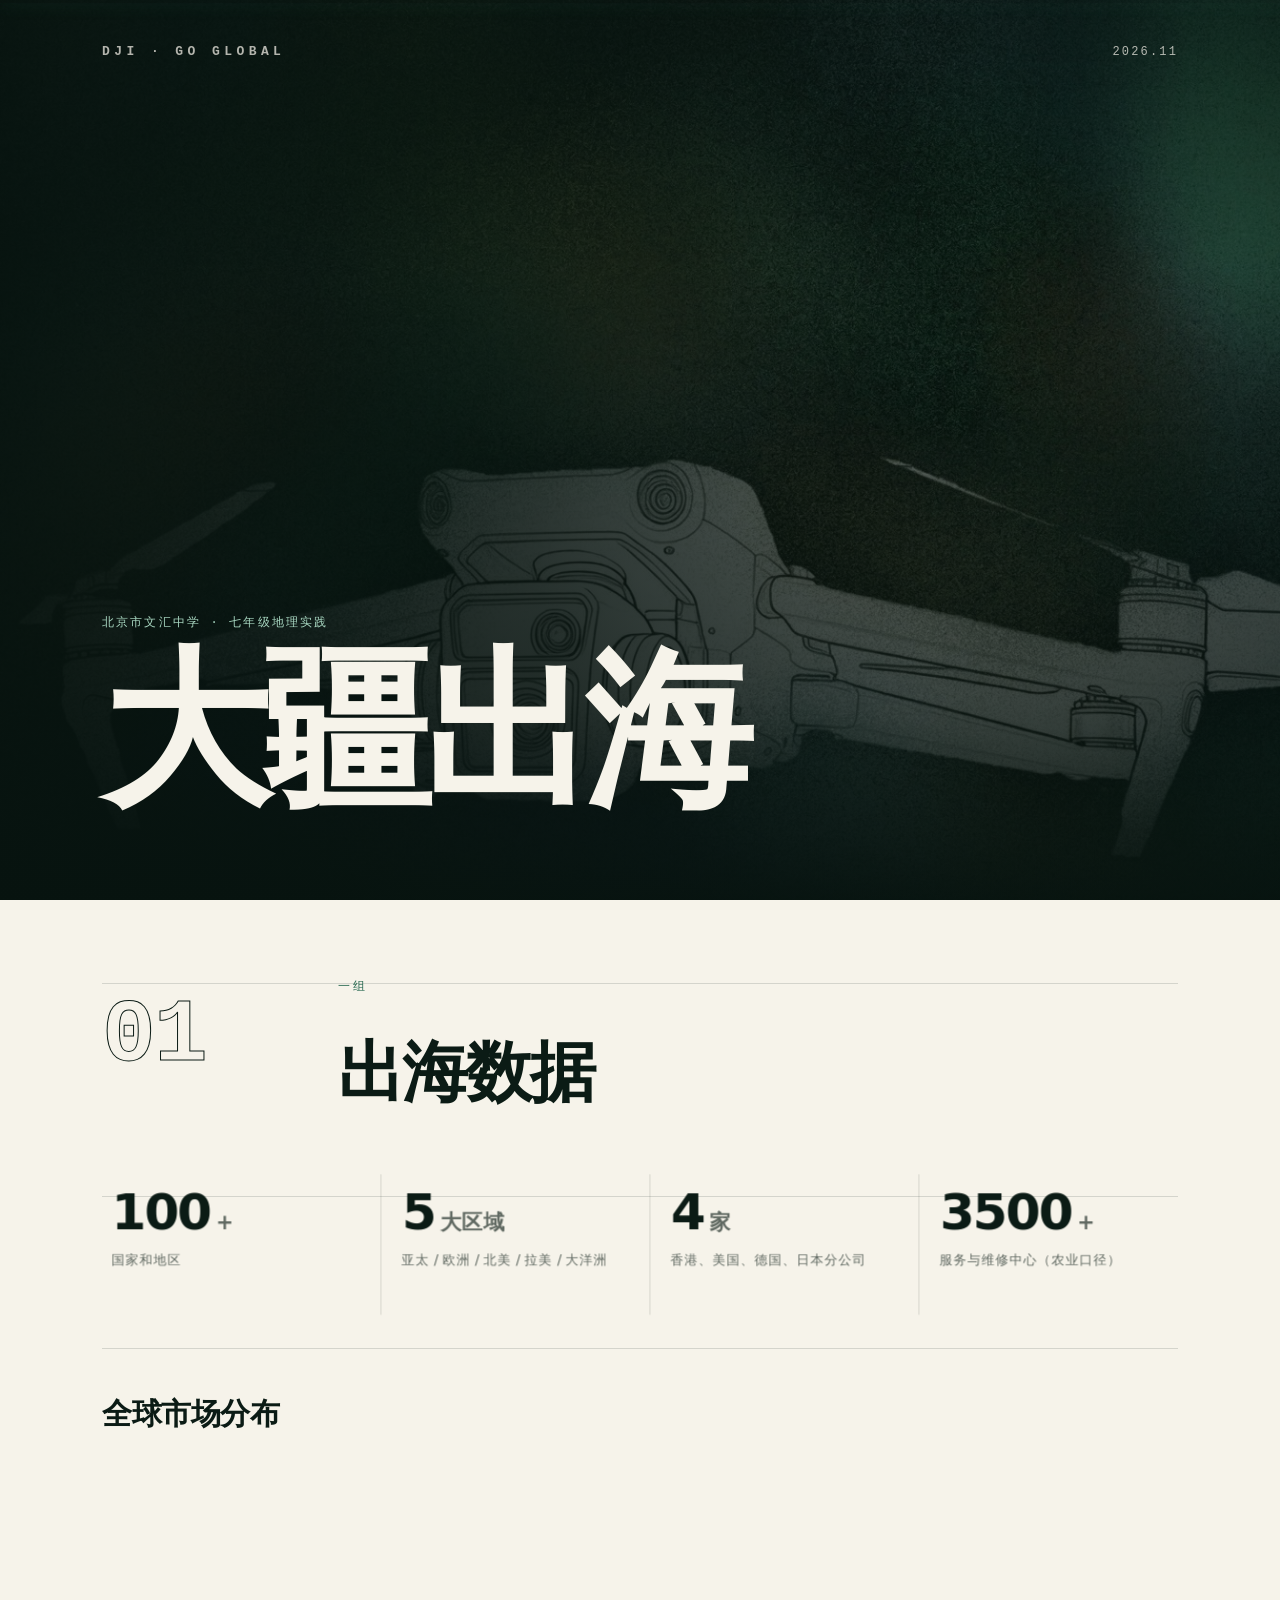
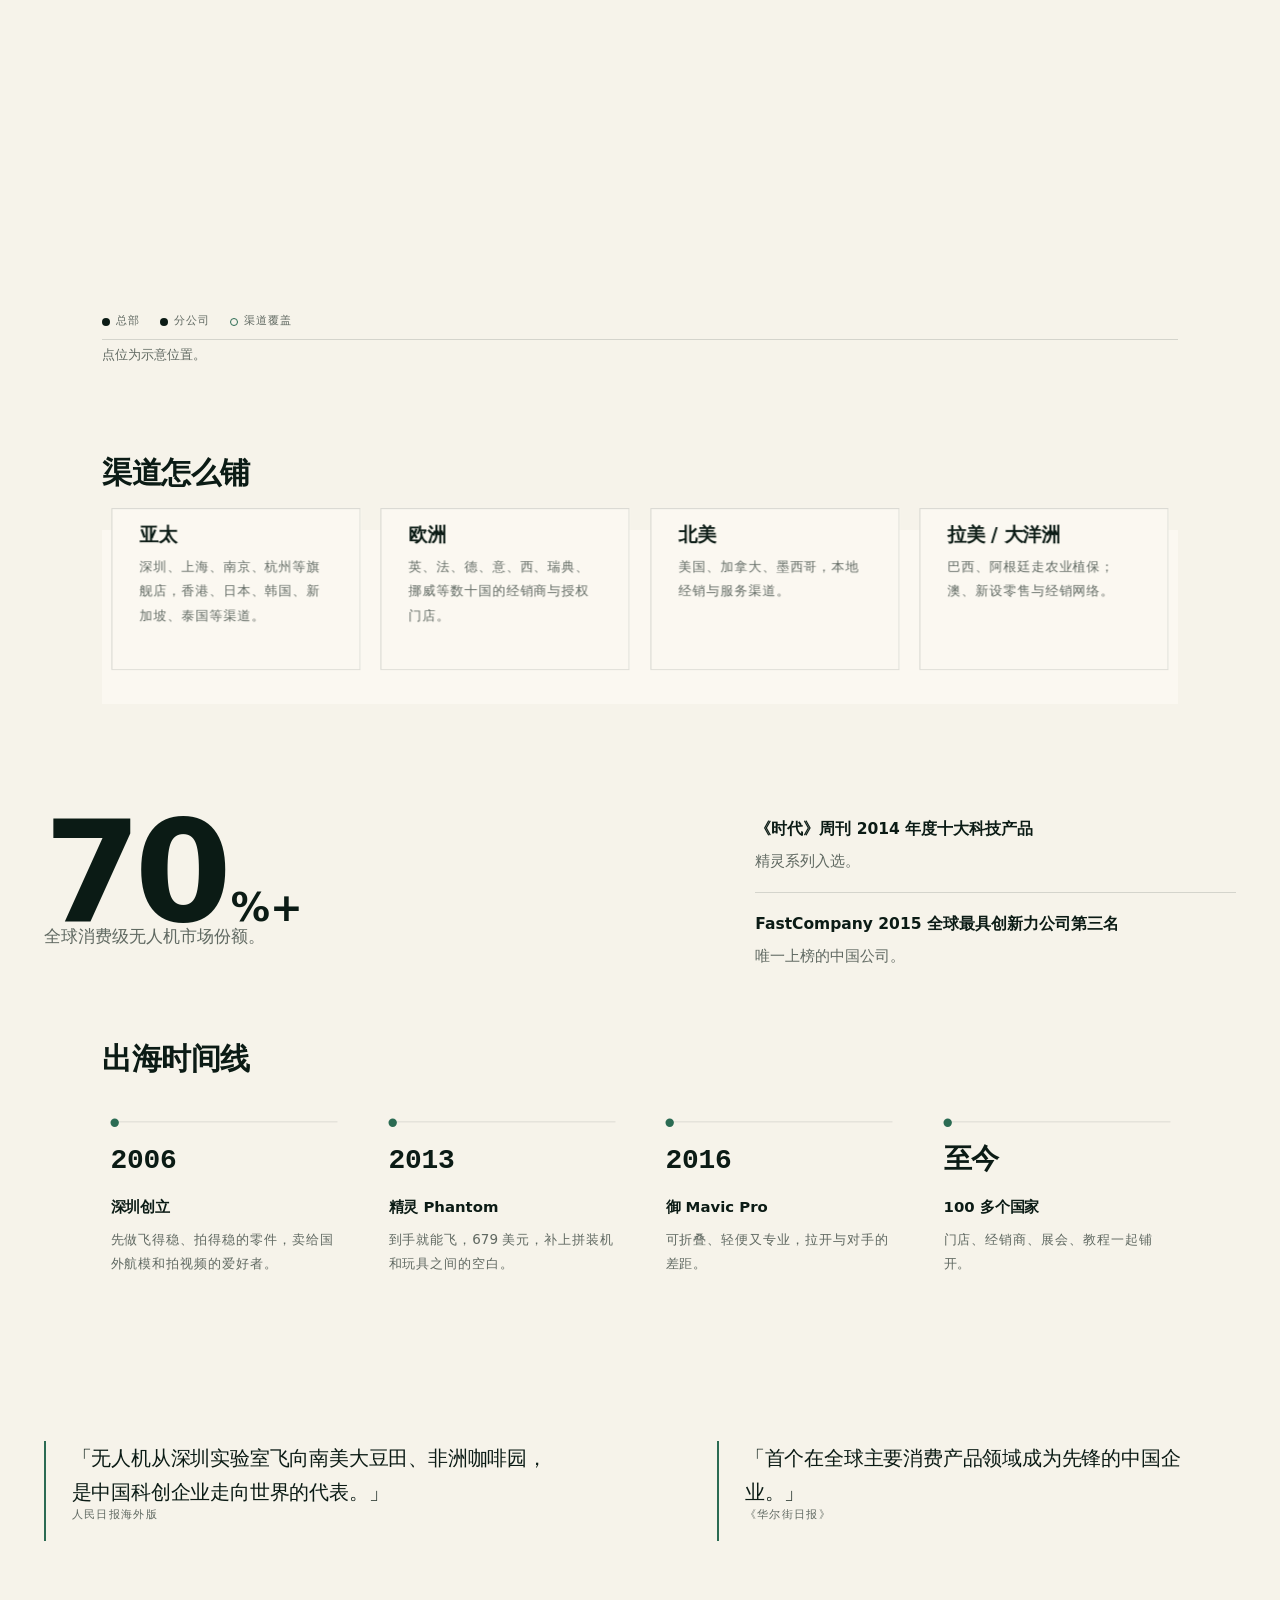
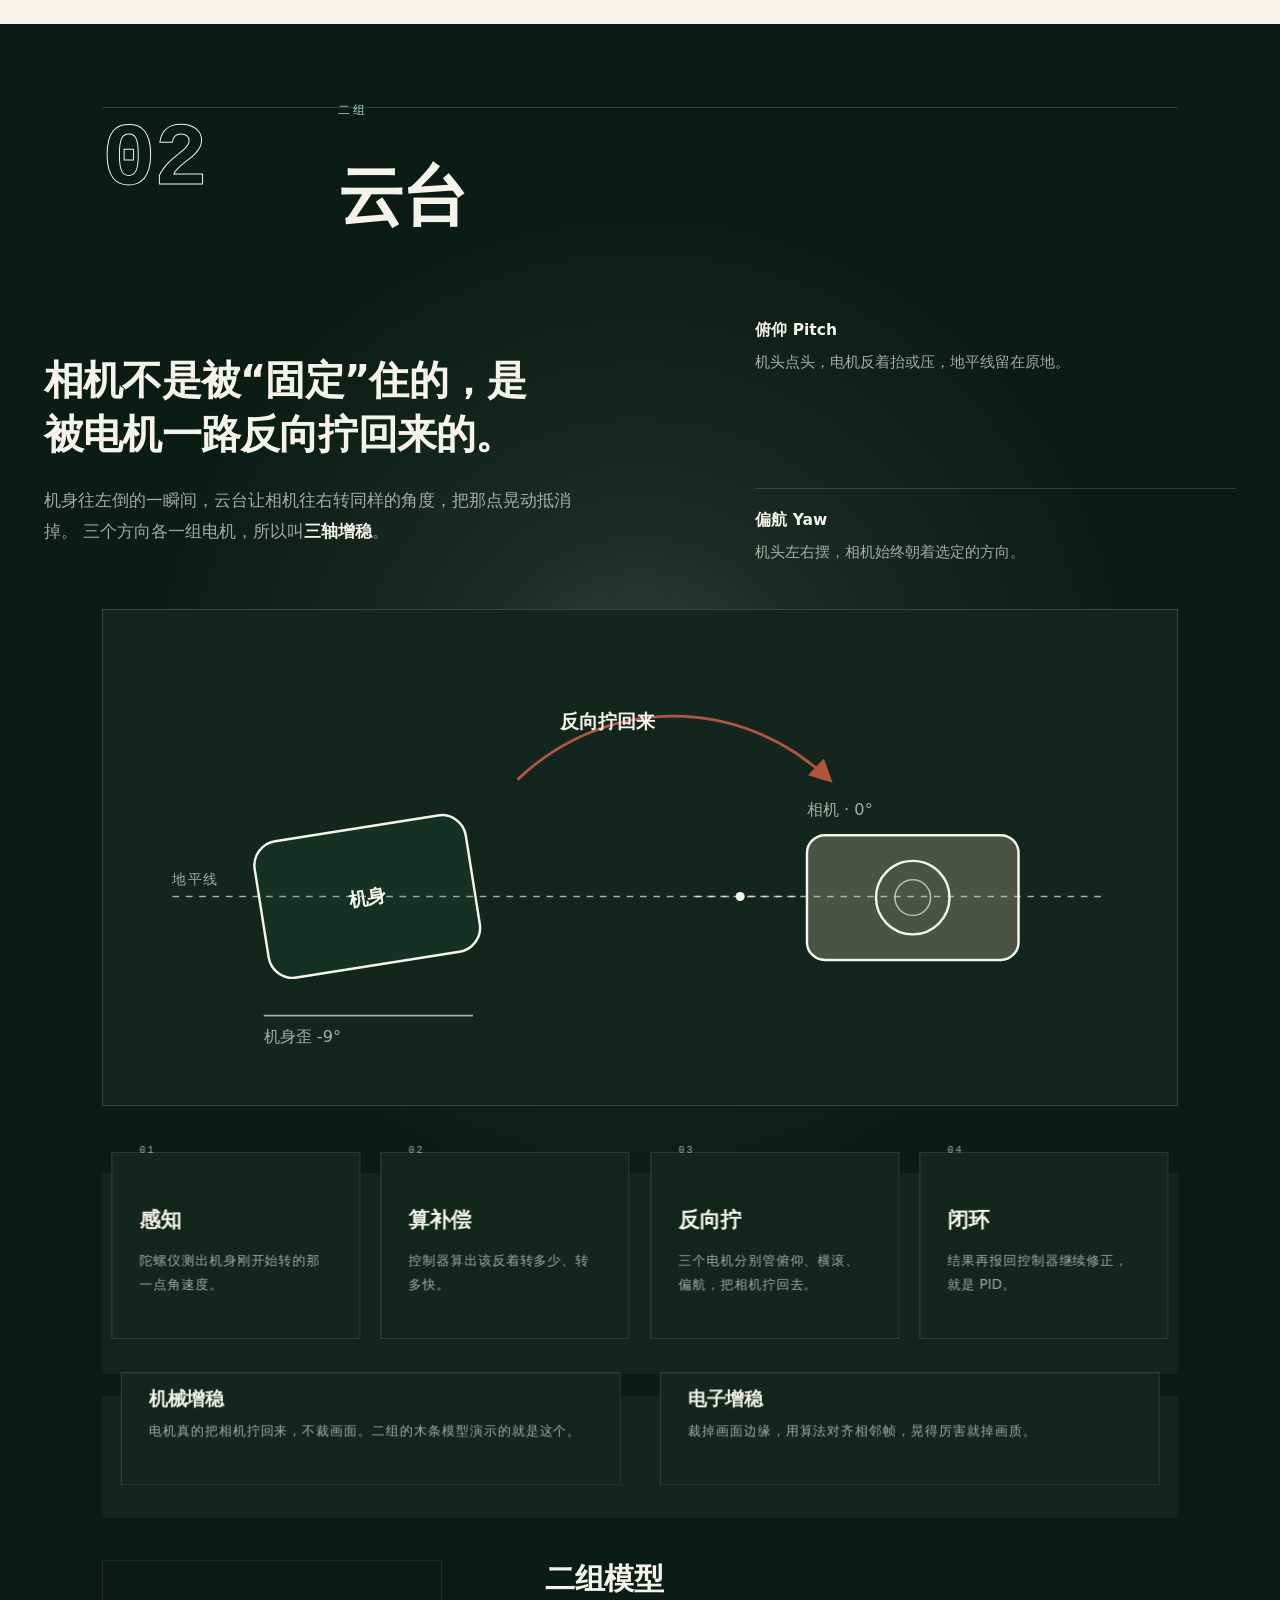
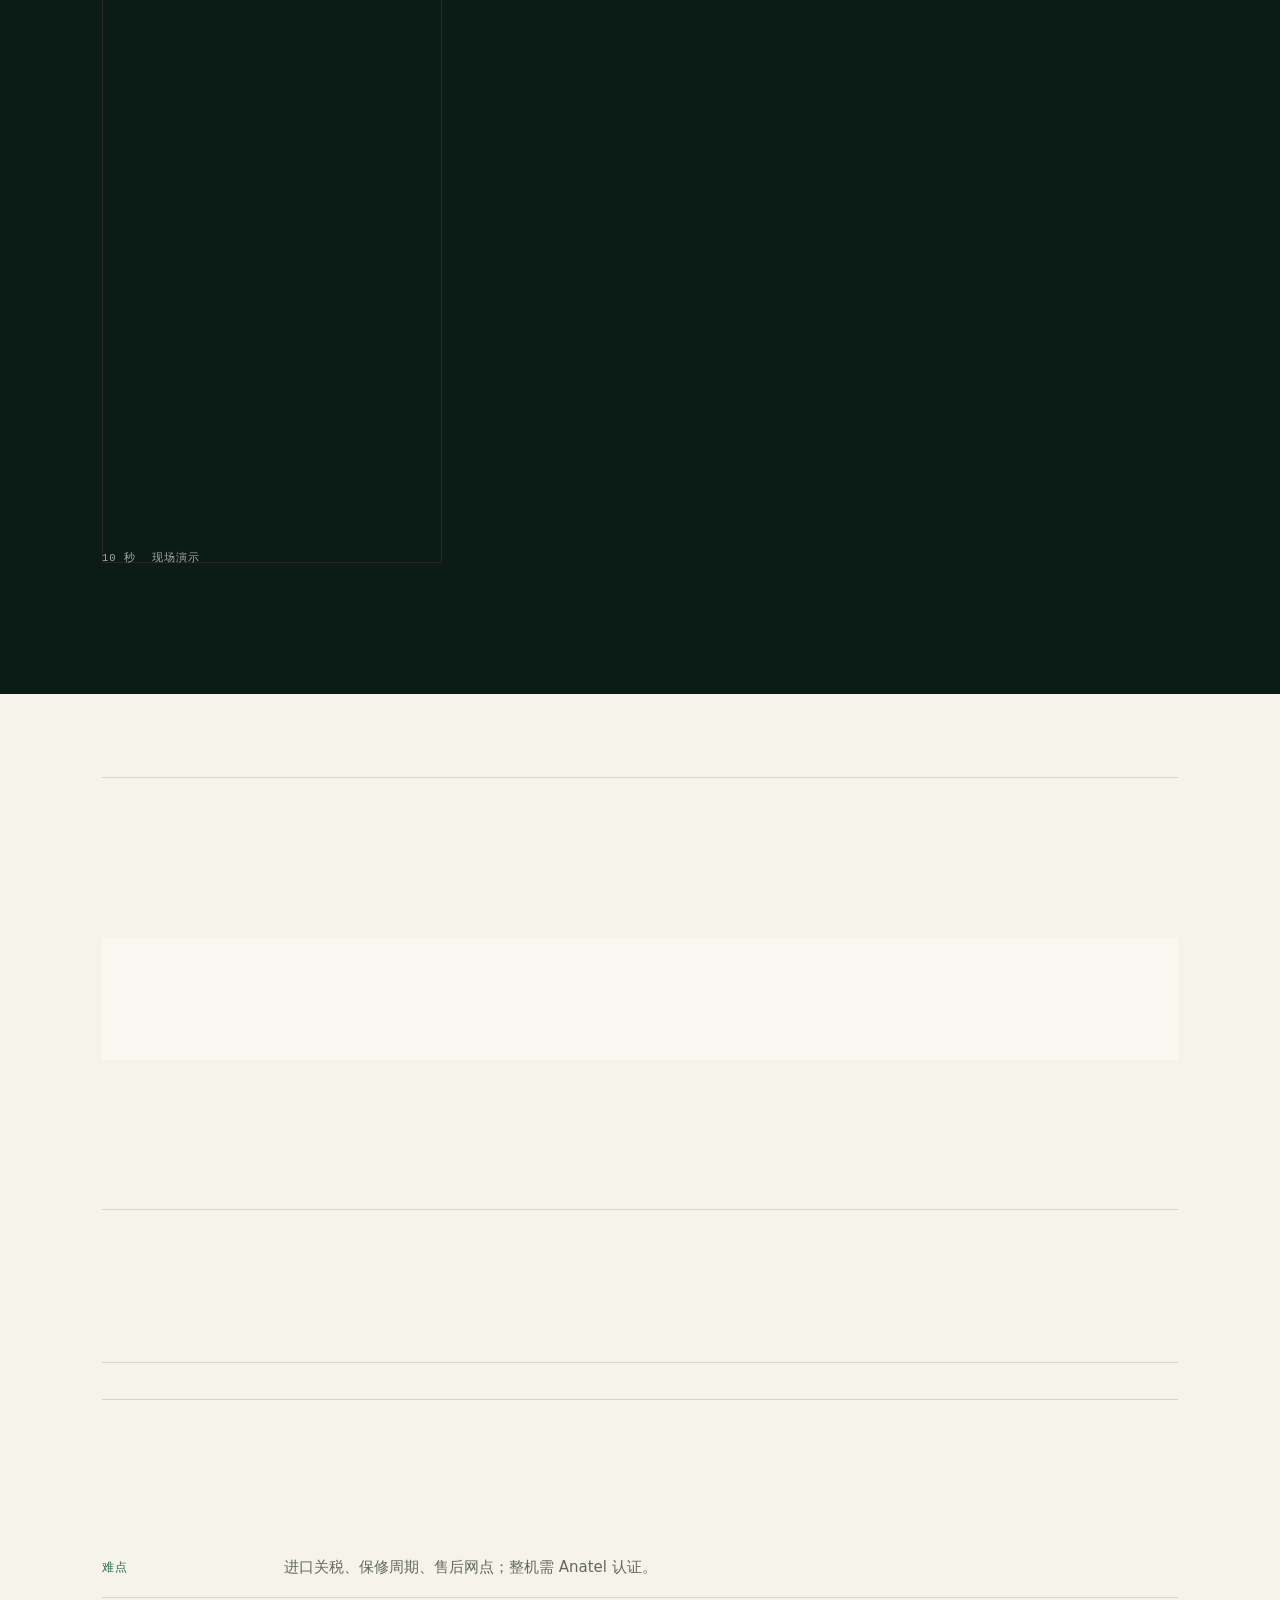
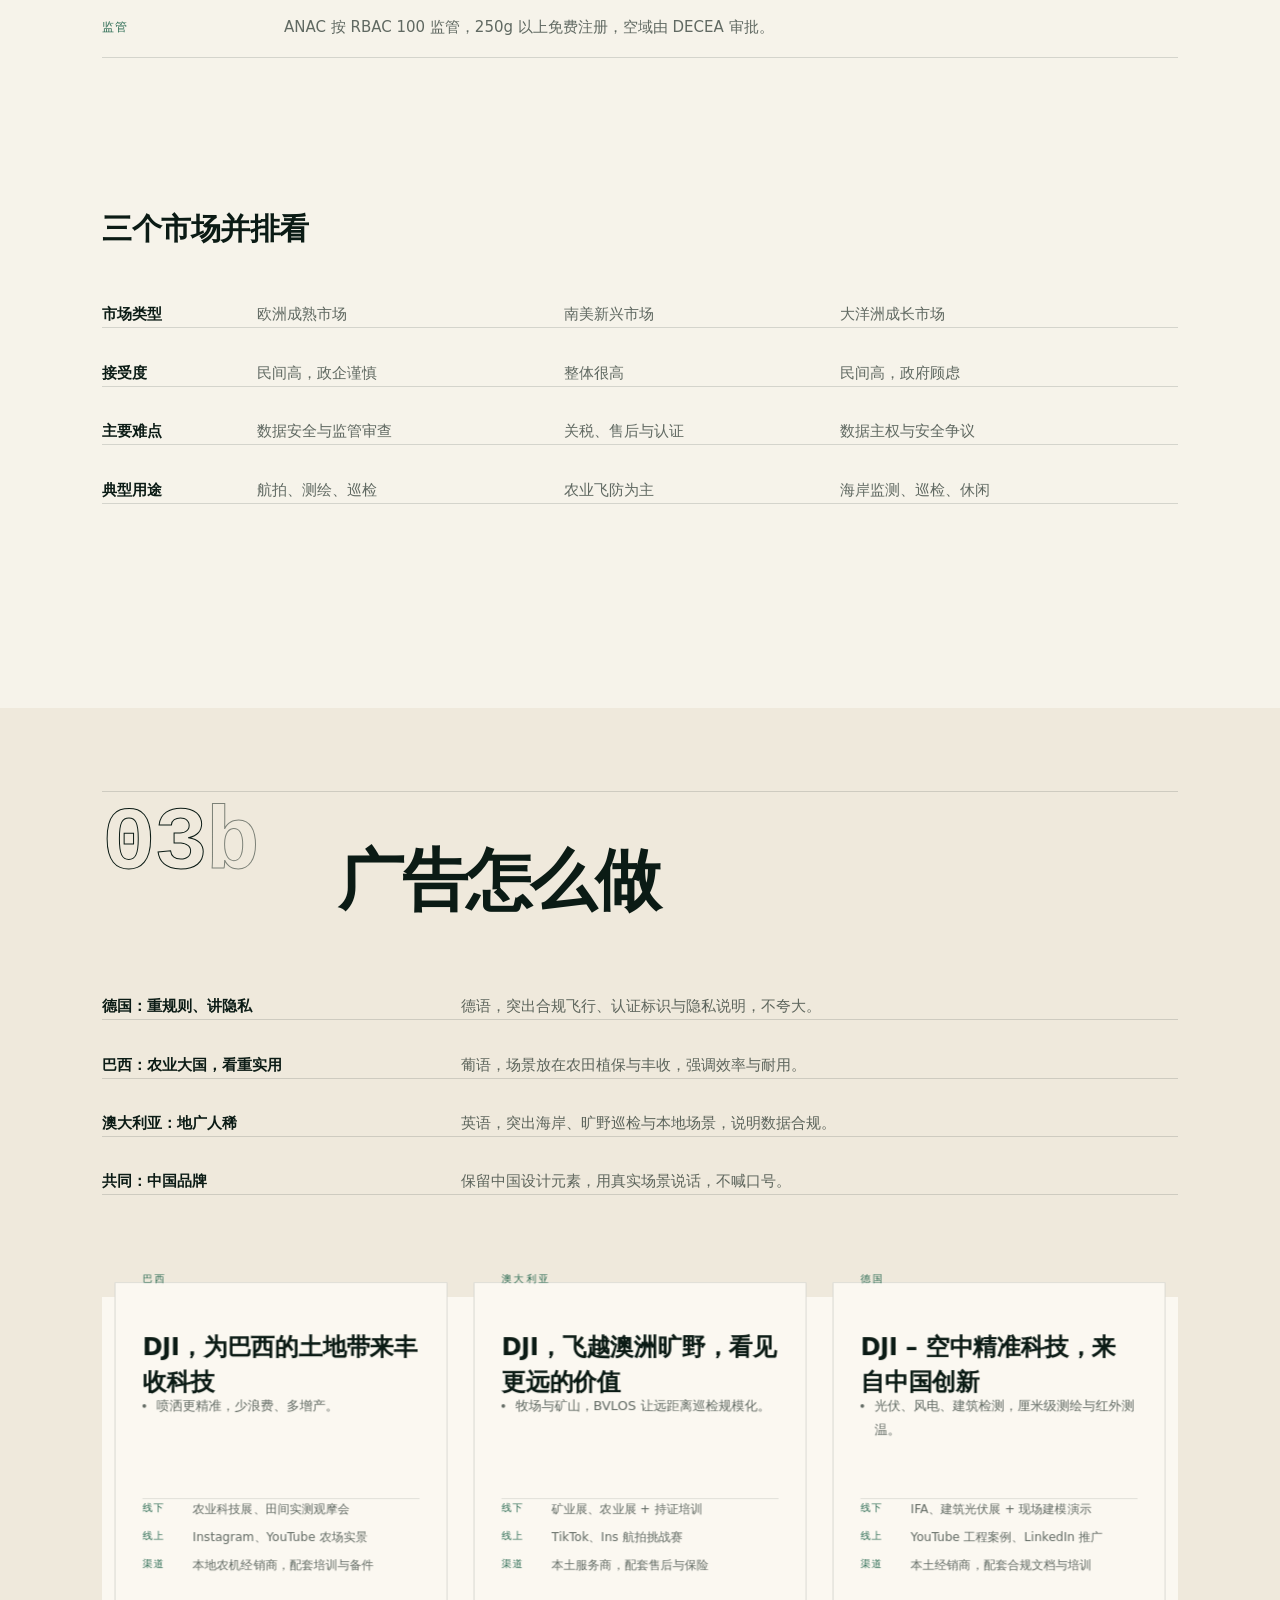
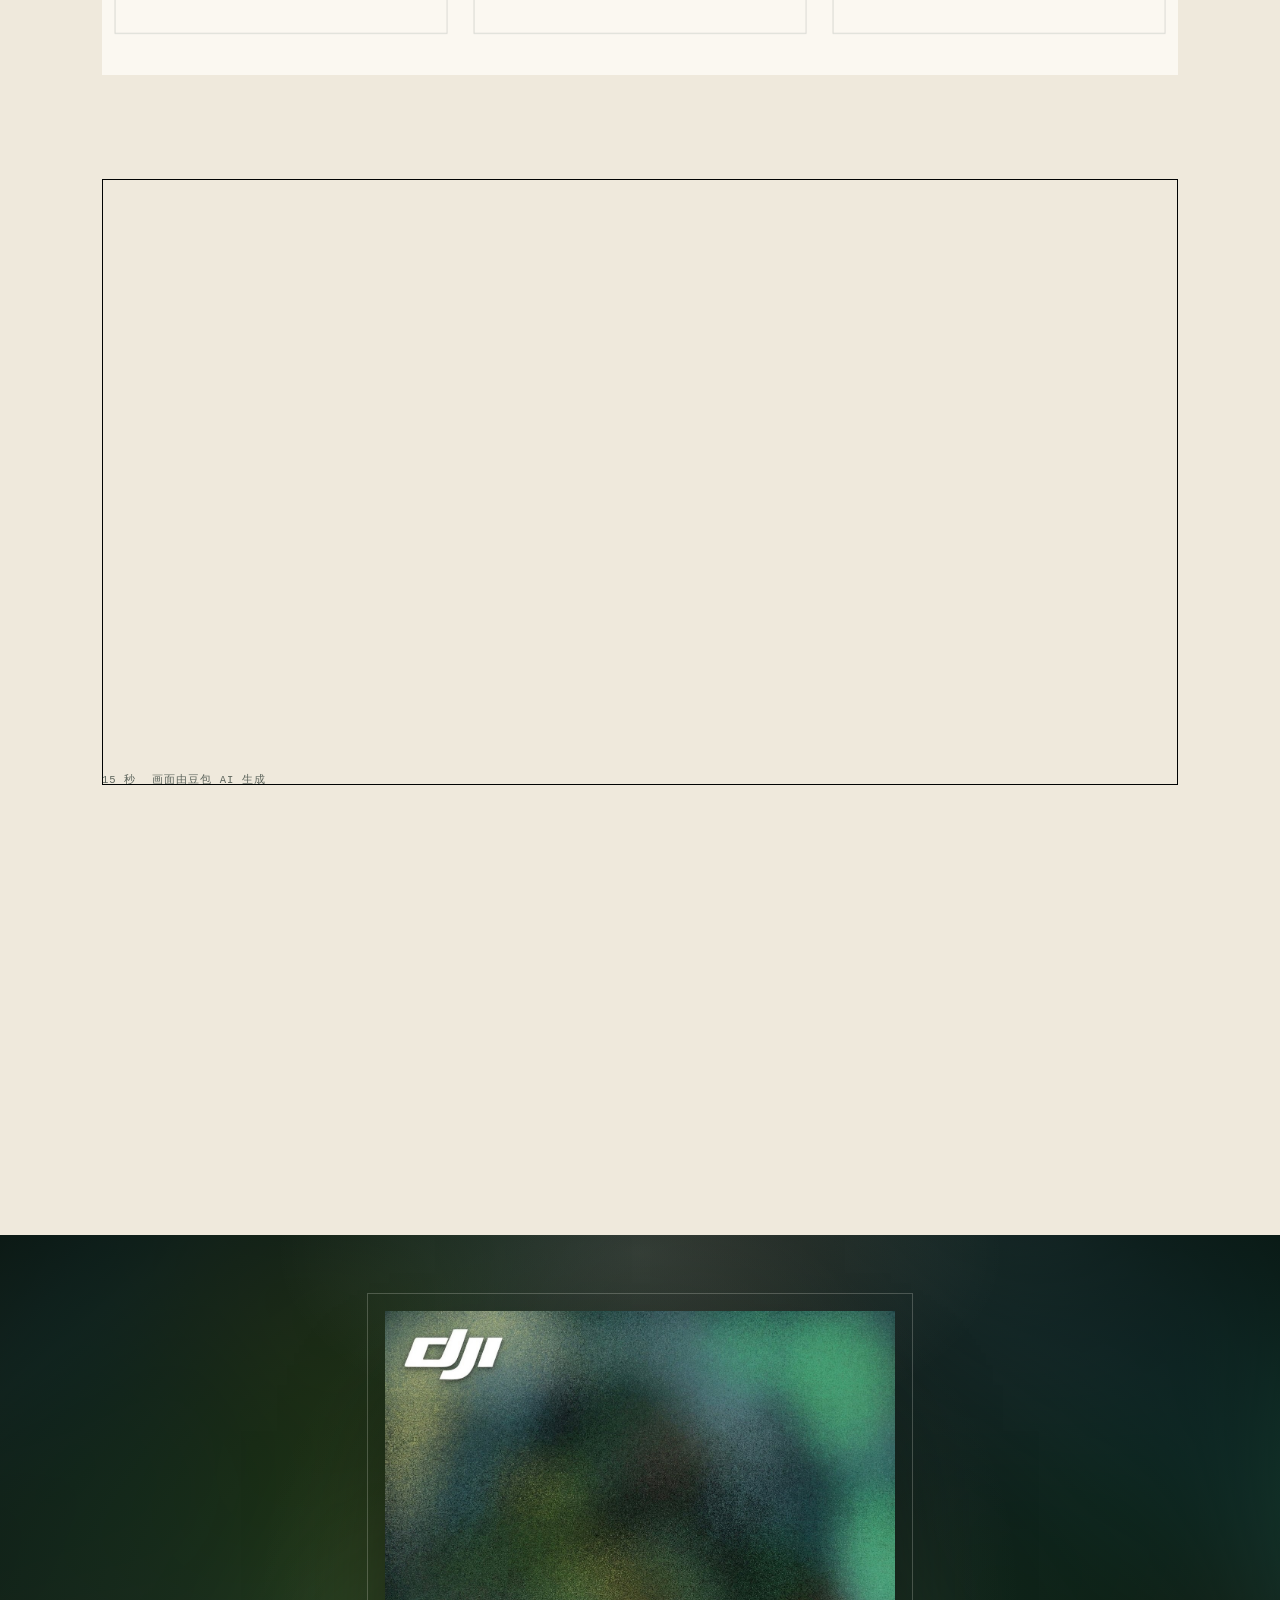
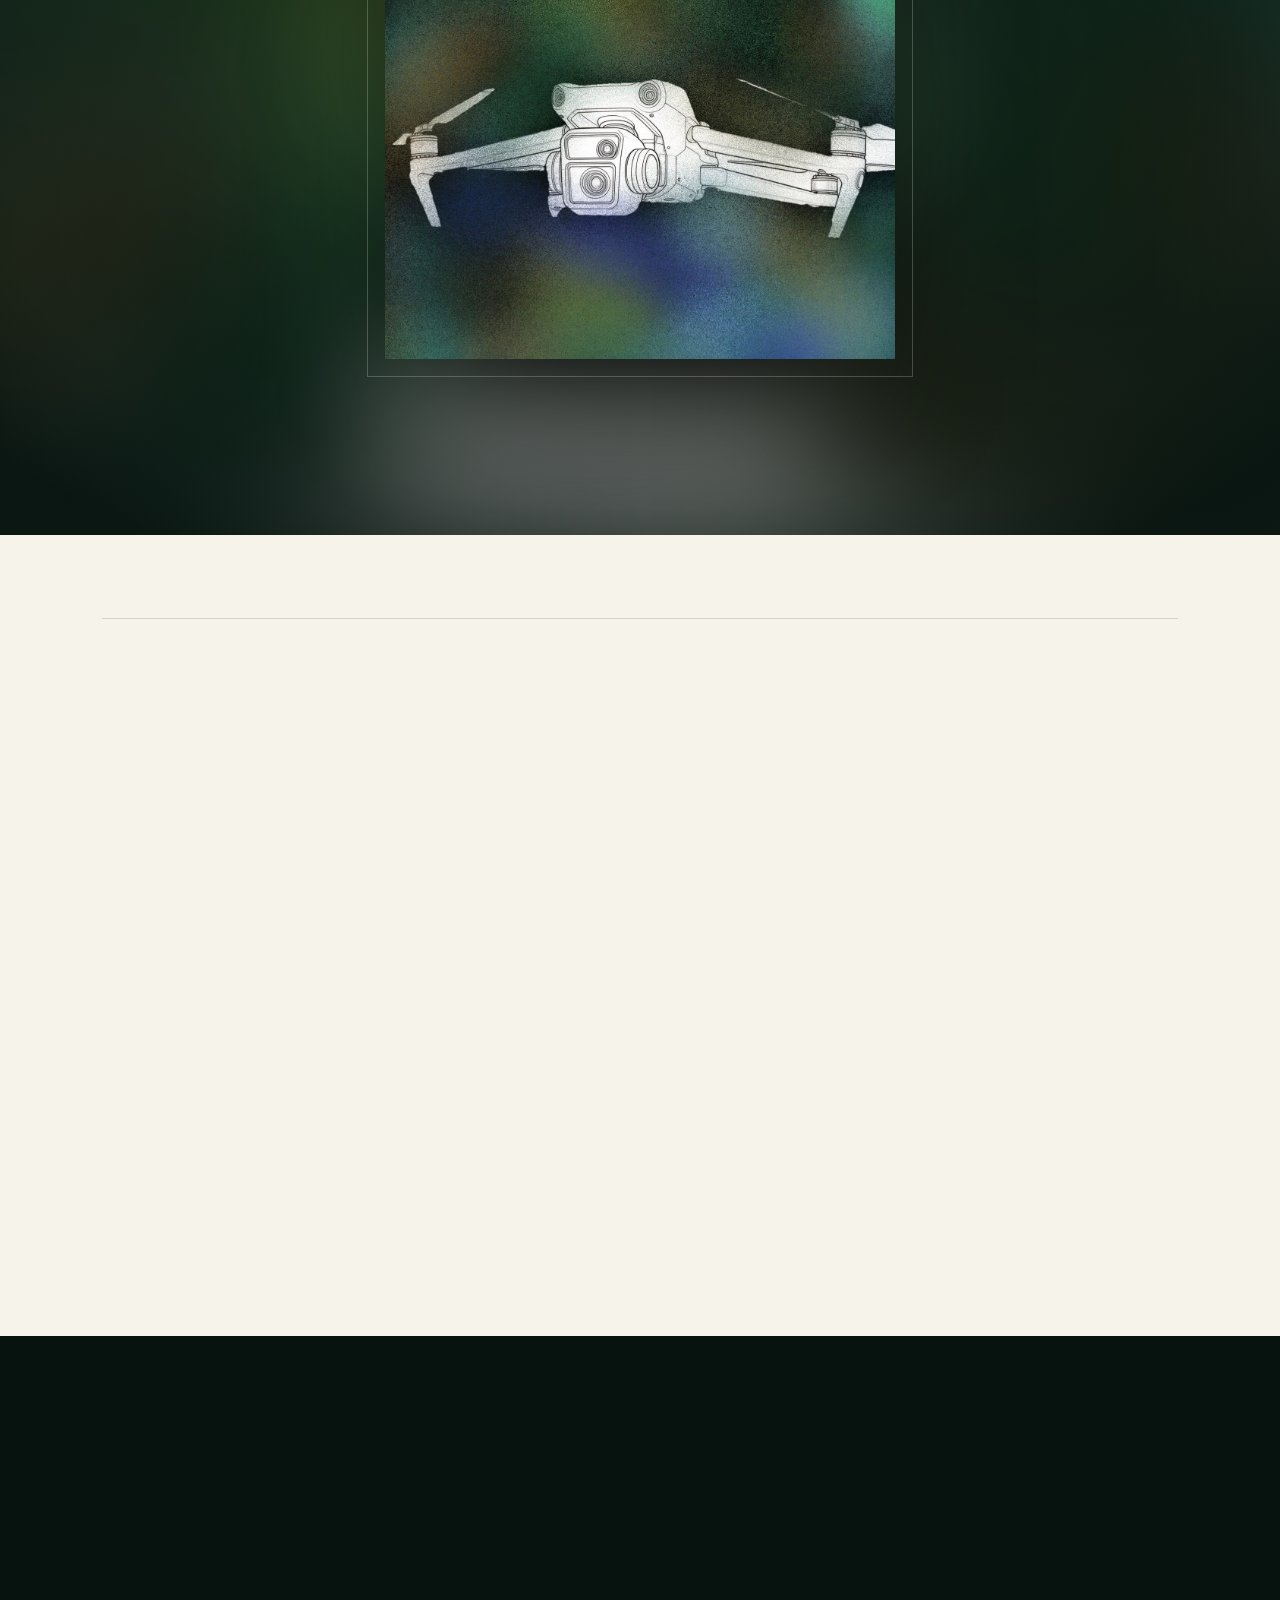
==== commit 013ce62d: "活动照片补一张，六图三列排布" ====
--- a/index.html
+++ b/index.html
@@ -483,10 +483,10 @@
     </header>
 
     <div class="photo-grid">
-      <figure class="photo span-7">
+      <figure class="photo span-4">
         <img src="assets/img/photo-research-a.jpg" alt="两名穿校服的同学并排坐在笔记本前查资料" style="object-position:50% 42%">
       </figure>
-      <figure class="photo span-5">
+      <figure class="photo span-4">
         <img src="assets/img/photo-bench.jpg" alt="几名同学围在实验台前调试支架与刻度尺" style="object-position:50% 35%">
       </figure>
       <figure class="photo span-4">
@@ -497,6 +497,9 @@
       </figure>
       <figure class="photo span-4">
         <img src="assets/img/photo-group.jpg" alt="五名穿校服的同学在办公室门口合影" style="object-position:50% 38%">
+      </figure>
+      <figure class="photo span-4">
+        <img src="assets/img/photo-desk.jpg" alt="两名穿校服的同学凑在一台笔记本前看屏幕" style="object-position:50% 40%">
       </figure>
     </div>
 
